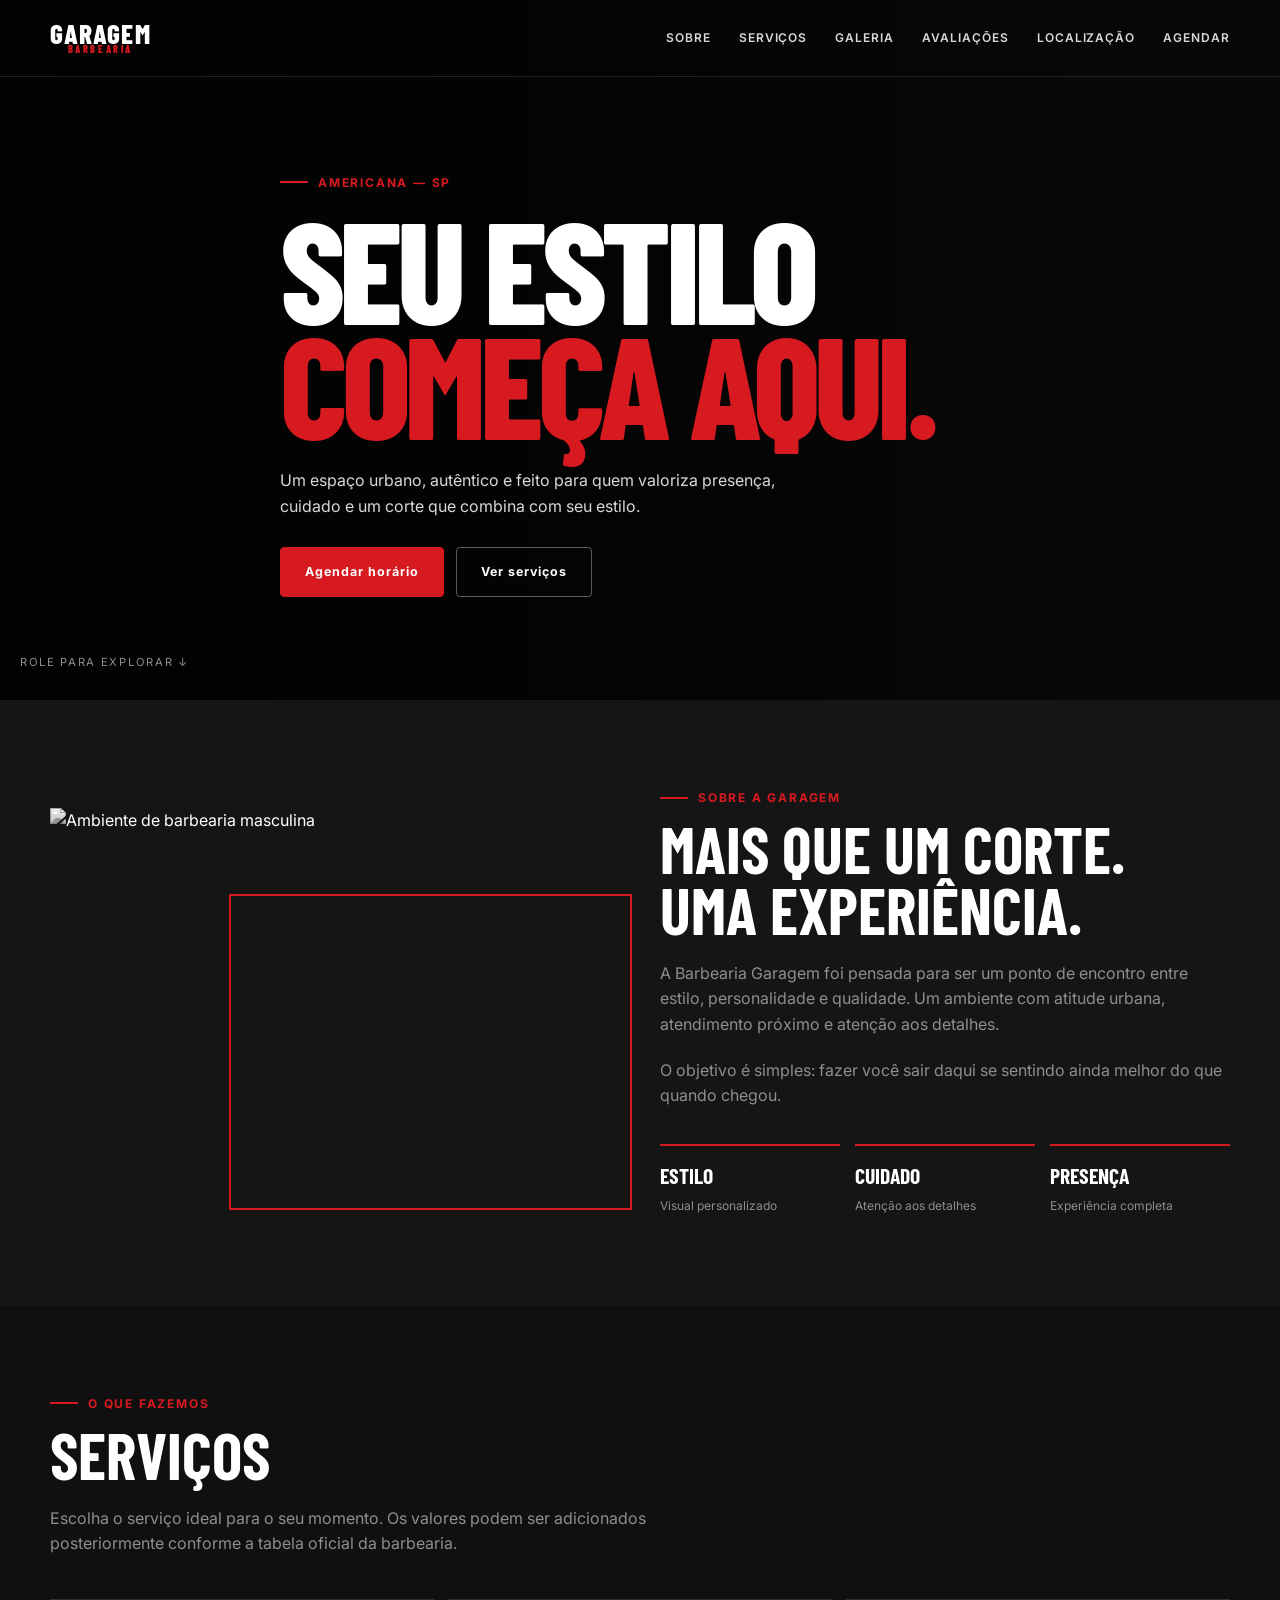
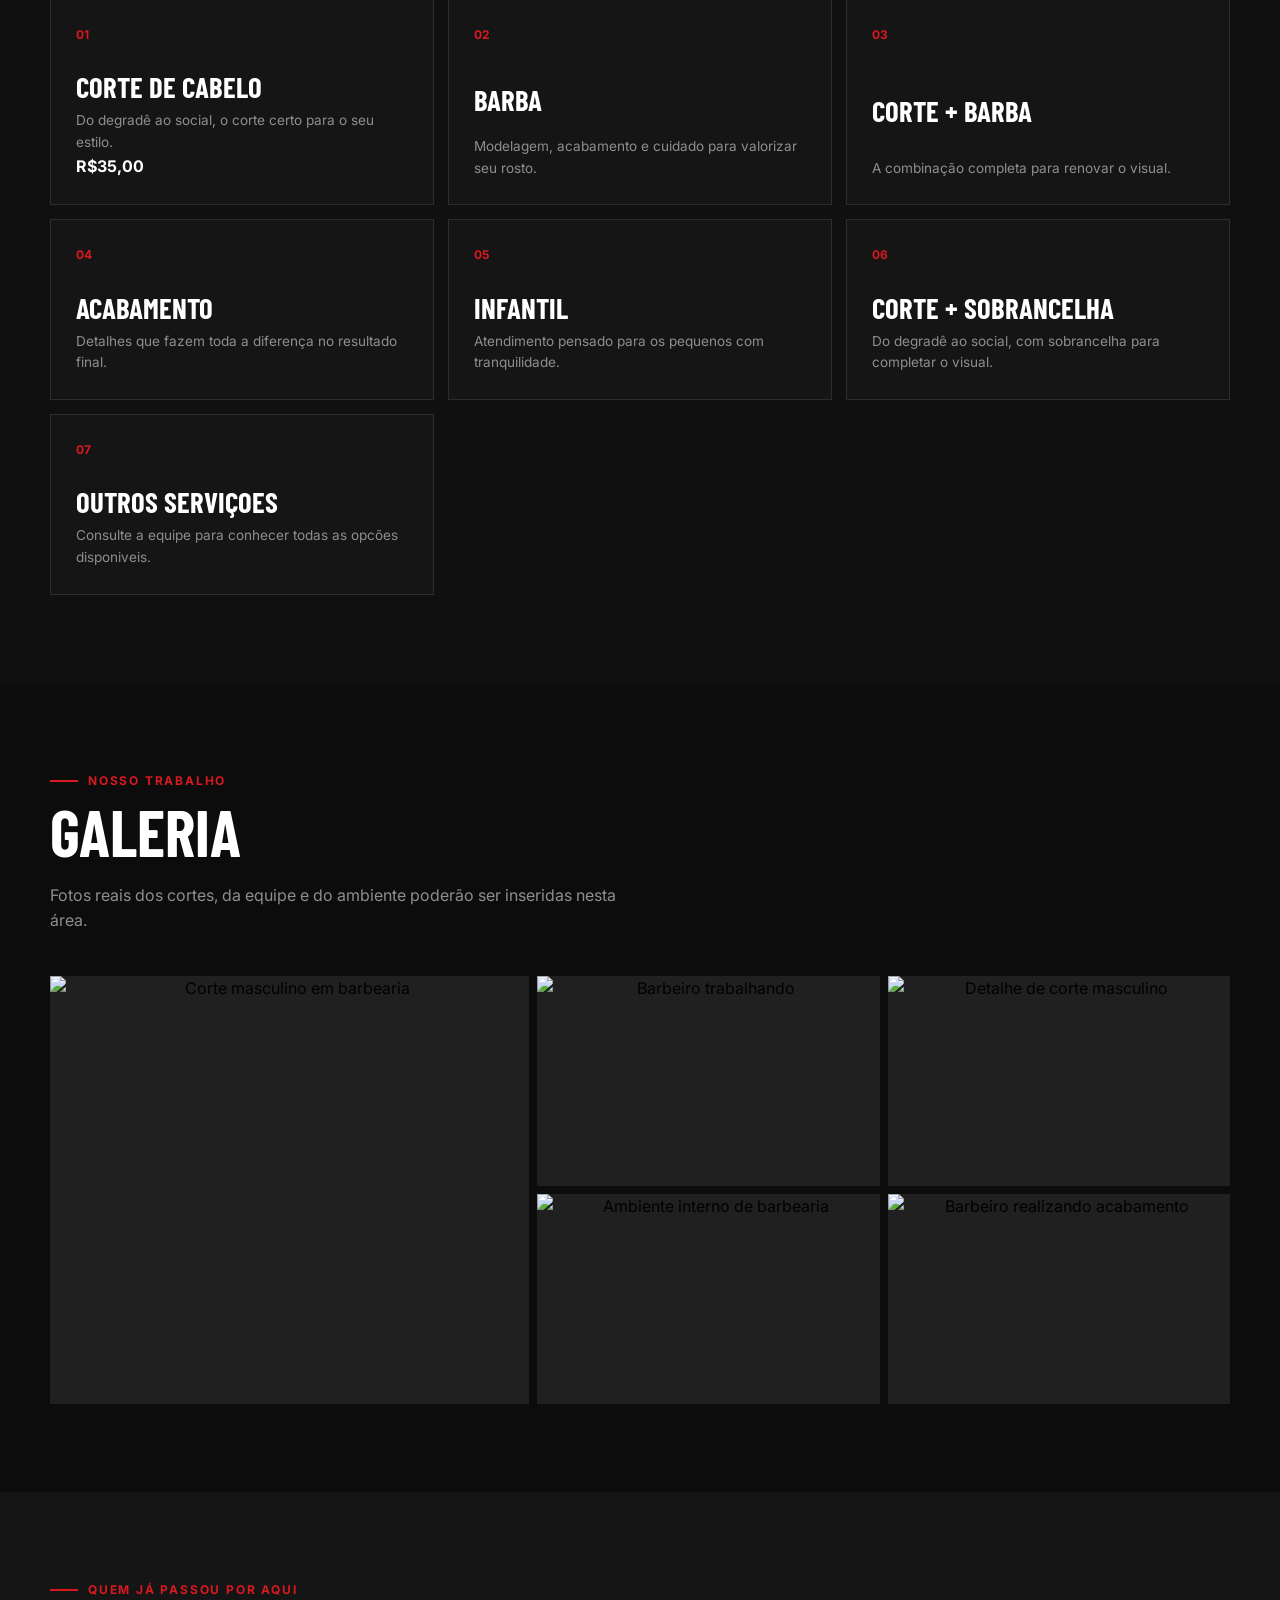
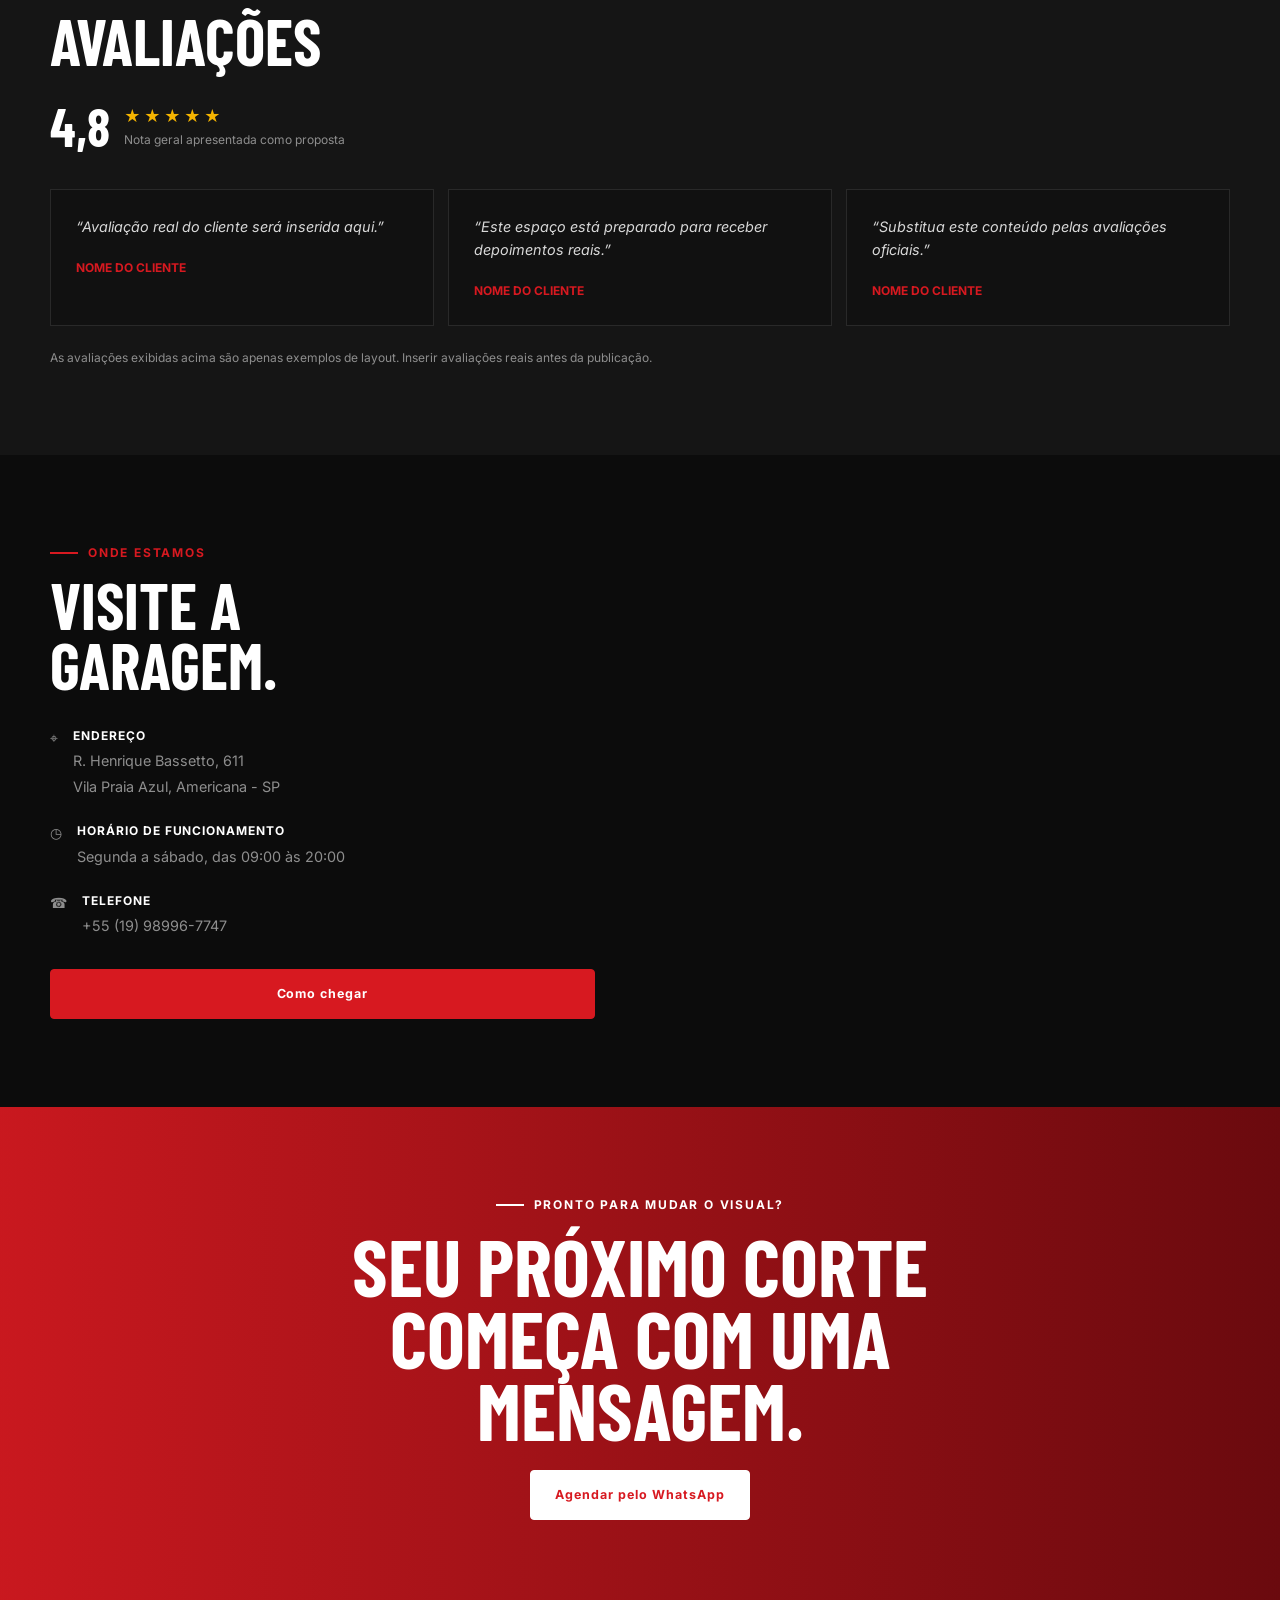
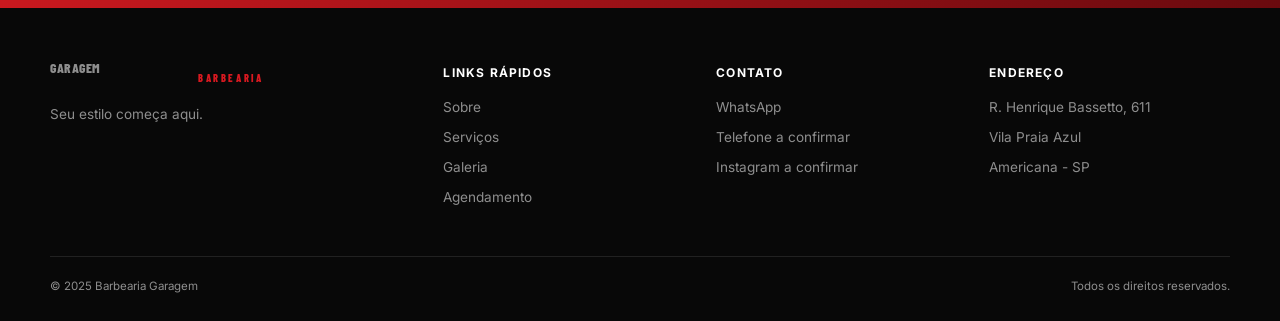
==== index.html @ bde6c378 "Site da Barbearia Garagem" ====
<!DOCTYPE html>
<html lang="pt-BR">
<head>
  <meta charset="UTF-8" />
  <meta name="viewport" content="width=device-width, initial-scale=1.0" />

  <title>Barbearia Garagem | Seu estilo começa aqui</title>
  <meta
    name="description"
    content="Barbearia Garagem em Americana - SP. Cortes masculinos, barba, acabamento e muito estilo."
  />
  <meta name="theme-color" content="#111111" />

  <link rel="preconnect" href="https://fonts.googleapis.com" />
  <link rel="preconnect" href="https://fonts.gstatic.com" crossorigin />
  <link
    href="https://fonts.googleapis.com/css2?family=Barlow+Condensed:wght@500;600;700;800&family=Inter:wght@400;500;600;700&display=swap"
    rel="stylesheet"
  />

  <style>
    :root {
      --black: #0c0c0c;
      --black-soft: #151515;
      --gray-dark: #202020;
      --gray: #8e8e8e;
      --gray-light: #d8d8d8;
      --white: #ffffff;
      --red: #d71920;
      --red-dark: #a80f15;
      --border: rgba(255, 255, 255, 0.1);
      --container: 1180px;
      --radius: 4px;
      --transition: 0.3s ease;
    }

    * {
      margin: 0;
      padding: 0;
      box-sizing: border-box;
    }

    html {
      scroll-behavior: smooth;
    }

    body {
      color: var(--white);
      background: var(--black);
      font-family: "Inter", sans-serif;
      line-height: 1.6;
    }

    body.modal-open {
      overflow: hidden;
    }

    img {
      display: block;
      width: 100%;
      object-fit: cover;
    }

    a {
      color: inherit;
      text-decoration: none;
    }

    button {
      border: 0;
      cursor: pointer;
      font: inherit;
    }

    .container {
      width: min(100% - 40px, var(--container));
      margin-inline: auto;
    }

    .section {
      padding: 88px 0;
    }

    .eyebrow {
      display: flex;
      align-items: center;
      gap: 10px;
      color: var(--red);
      font-size: 0.75rem;
      font-weight: 700;
      letter-spacing: 0.15em;
      text-transform: uppercase;
    }

    .eyebrow::before {
      width: 28px;
      height: 2px;
      background: var(--red);
      content: "";
    }

    .section-title {
      margin-top: 12px;
      color: var(--white);
      font-family: "Barlow Condensed", sans-serif;
      font-size: clamp(2.4rem, 7vw, 4rem);
      line-height: 0.95;
      text-transform: uppercase;
    }

    .section-text {
      max-width: 600px;
      margin-top: 20px;
      color: var(--gray);
    }

    .button {
      display: inline-flex;
      min-height: 50px;
      align-items: center;
      justify-content: center;
      gap: 10px;
      padding: 0 24px;
      border: 1px solid var(--red);
      border-radius: var(--radius);
      background: var(--red);
      color: var(--white);
      font-size: 0.78rem;
      font-weight: 700;
      letter-spacing: 0.08em;
      transition: var(--transition);
    }

    .button:hover {
      background: var(--red-dark);
      border-color: var(--red-dark);
      transform: translateY(-3px);
    }

    .button-outline {
      background: transparent;
      border-color: rgba(255, 255, 255, 0.35);
    }

    .button-outline:hover {
      background: var(--white);
      border-color: var(--white);
      color: var(--black);
    }

    /* Header */
    .header {
      position: absolute;
      z-index: 10;
      top: 0;
      width: 100%;
      border-bottom: 1px solid rgba(255, 255, 255, 0.12);
    }

    .nav {
      display: flex;
      min-height: 76px;
      align-items: center;
      justify-content: space-between;
    }

    .logo {
      font-family: "Barlow Condensed", sans-serif;
      font-size: 1.7rem;
      font-weight: 800;
      letter-spacing: 0.04em;
      line-height: 0.8;
      text-transform: uppercase;
    }

    .logo span {
      display: block;
      color: var(--red);
      font-size: 0.65rem;
      letter-spacing: 0.25em;
      text-align: center;
    }

    .nav-links {
      display: none;
      align-items: center;
      gap: 28px;
      color: var(--gray-light);
      font-size: 0.75rem;
      font-weight: 600;
      letter-spacing: 0.08em;
      text-transform: uppercase;
    }

    .nav-links a {
      transition: var(--transition);
    }

    .nav-links a:hover {
      color: var(--red);
    }

    .menu-toggle {
      display: grid;
      width: 42px;
      height: 42px;
      place-items: center;
      background: transparent;
      color: var(--white);
      font-size: 1.5rem;
    }

    /* Hero */
    .hero {
      position: relative;
      display: flex;
      min-height: 700px;
      align-items: center;
      background:
        linear-gradient(90deg, rgba(0, 0, 0, 0.9) 0%, rgba(0, 0, 0, 0.68) 48%, rgba(0, 0, 0, 0.35) 100%),
        url("https://images.unsplash.com/photo-1503951914875-452162b0f3f1?auto=format&fit=crop&w=1800&q=85")
        center/cover;
    }

    .hero-content {
      max-width: 720px;
      padding-top: 70px;
    }

    .hero h1 {
      margin-top: 18px;
      font-family: "Barlow Condensed", sans-serif;
      font-size: clamp(4.4rem, 17vw, 9rem);
      font-weight: 800;
      letter-spacing: -0.04em;
      line-height: 0.8;
      text-transform: uppercase;
    }

    .hero h1 span {
      color: var(--red);
    }

    .hero-description {
      max-width: 510px;
      margin: 28px 0;
      color: var(--gray-light);
      font-size: 1rem;
    }

    .hero-actions {
      display: flex;
      flex-wrap: wrap;
      gap: 12px;
    }

    .scroll-label {
      position: absolute;
      bottom: 28px;
      left: 20px;
      color: var(--gray);
      font-size: 0.7rem;
      letter-spacing: 0.15em;
      text-transform: uppercase;
    }

    /* Sobre */
    .about {
      background: var(--black-soft);
    }

    .about-grid {
      display: grid;
      gap: 40px;
      align-items: center;
    }

    .about-image {
      position: relative;
      min-height: 390px;
    }

    .about-image img {
      height: 100%;
      min-height: 390px;
      filter: grayscale(100%);
    }

    .about-image::after {
      position: absolute;
      right: -12px;
      bottom: -12px;
      z-index: 0;
      width: 70%;
      height: 80%;
      border: 2px solid var(--red);
      content: "";
    }

    .about-image img {
      position: relative;
      z-index: 1;
    }

    .about-copy {
      position: relative;
      z-index: 2;
    }

    .about-copy p {
      margin-top: 20px;
      color: var(--gray);
    }

    .about-highlights {
      display: grid;
      grid-template-columns: repeat(3, 1fr);
      gap: 15px;
      margin-top: 35px;
    }

    .highlight {
      border-top: 2px solid var(--red);
      padding-top: 12px;
    }

    .highlight strong {
      display: block;
      font-family: "Barlow Condensed", sans-serif;
      font-size: 1.35rem;
      text-transform: uppercase;
    }

    .highlight span {
      color: var(--gray);
      font-size: 0.75rem;
    }

    /* Serviços */
    .services {
      background: #101010;
    }

    .services-grid {
      display: grid;
      gap: 14px;
      margin-top: 42px;
    }

    .service-card {
      display: flex;
      min-height: 180px;
      flex-direction: column;
      justify-content: space-between;
      padding: 25px;
      border: 1px solid var(--border);
      background: var(--black-soft);
      transition: var(--transition);
    }

    .service-card:hover {
      border-color: var(--red);
      transform: translateY(-5px);
    }

    .service-number {
      color: var(--red);
      font-size: 0.75rem;
      font-weight: 700;
    }

    .service-card h3 {
      margin-top: 20px;
      font-family: "Barlow Condensed", sans-serif;
      font-size: 1.8rem;
      text-transform: uppercase;
    }

    .service-card p {
      color: var(--gray);
      font-size: 0.85rem;
    }

    /* Galeria */
    .gallery-grid {
      display: grid;
      grid-template-columns: repeat(2, 1fr);
      gap: 8px;
      margin-top: 42px;
    }

    .gallery-item {
      overflow: hidden;
      min-height: 180px;
      padding: 0;
      background: var(--gray-dark);
    }

    .gallery-item:first-child {
      grid-row: span 2;
    }

    .gallery-item img {
      height: 100%;
      min-height: 180px;
      transition: transform 0.5s ease;
    }

    .gallery-item:hover img {
      transform: scale(1.06);
    }

    /* Avaliações */
    .reviews {
      background: var(--black-soft);
    }

    .rating {
      display: flex;
      align-items: center;
      gap: 14px;
      margin-top: 28px;
    }

    .rating strong {
      font-family: "Barlow Condensed", sans-serif;
      font-size: 3.3rem;
      line-height: 1;
    }

    .stars {
      color: #f5b400;
      letter-spacing: 3px;
    }

    .rating small {
      display: block;
      color: var(--gray);
      font-size: 0.75rem;
    }

    .review-grid {
      display: grid;
      gap: 14px;
      margin-top: 36px;
    }

    .review-card {
      padding: 25px;
      border: 1px solid var(--border);
      background: #111;
    }

    .review-card p {
      color: var(--gray-light);
      font-size: 0.9rem;
      font-style: italic;
    }

    .review-author {
      display: block;
      margin-top: 20px;
      color: var(--red);
      font-size: 0.75rem;
      font-weight: 700;
      text-transform: uppercase;
    }

    .review-notice {
      margin-top: 22px;
      color: var(--gray);
      font-size: 0.75rem;
    }

    /* Localização */
    .location-grid {
      display: grid;
      gap: 35px;
      align-items: stretch;
    }

    .location-details {
      display: flex;
      flex-direction: column;
      justify-content: center;
    }

    .info-list {
      display: grid;
      gap: 22px;
      margin: 30px 0;
      list-style: none;
    }

    .info-list li {
      display: flex;
      gap: 15px;
      color: var(--gray-light);
    }

    .info-list strong {
      display: block;
      margin-bottom: 3px;
      color: var(--white);
      font-size: 0.75rem;
      letter-spacing: 0.08em;
      text-transform: uppercase;
    }

    .info-list span {
      color: var(--gray);
      font-size: 0.9rem;
    }

    .info-icon {
      color: var(--red);
      font-size: 1.2rem;
    }

    .map-placeholder {
      display: grid;
      min-height: 330px;
      place-items: center;
      border: 1px solid var(--border);
      background:
        linear-gradient(rgba(20, 20, 20, 0.86), rgba(20, 20, 20, 0.86)),
        url("https://images.unsplash.com/photo-1524666041070-9c8763b7c8f7?auto=format&fit=crop&w=1000&q=80")
        center/cover;
      color: var(--gray);
      text-align: center;
    }

    .map-placeholder strong {
      display: block;
      margin-bottom: 8px;
      color: var(--white);
      font-family: "Barlow Condensed", sans-serif;
      font-size: 2rem;
      text-transform: uppercase;
    }

    /* CTA */
    .contact-cta {
      background:
        linear-gradient(90deg, rgba(215, 25, 32, 0.93), rgba(120, 10, 15, 0.88)),
        url("https://images.unsplash.com/photo-1599351431202-1e0f0137899a?auto=format&fit=crop&w=1600&q=80")
        center/cover;
      text-align: center;
    }

    .contact-cta .eyebrow {
      justify-content: center;
      color: var(--white);
    }

    .contact-cta .eyebrow::before {
      background: var(--white);
    }

    .contact-cta h2 {
      max-width: 720px;
      margin: 15px auto 25px;
      font-family: "Barlow Condensed", sans-serif;
      font-size: clamp(2.8rem, 8vw, 5rem);
      line-height: 0.9;
      text-transform: uppercase;
    }

    .contact-cta .button {
      background: var(--white);
      border-color: var(--white);
      color: var(--red);
    }

    .contact-cta .button:hover {
      background: var(--black);
      border-color: var(--black);
      color: var(--white);
    }

    /* Footer */
    .footer {
      padding: 55px 0 25px;
      background: #080808;
    }

    .footer-grid {
      display: grid;
      gap: 32px;
    }

    .footer-column h3 {
      margin-bottom: 15px;
      color: var(--white);
      font-size: 0.75rem;
      letter-spacing: 0.1em;
      text-transform: uppercase;
    }

    .footer-column p,
    .footer-column a {
      display: block;
      margin-bottom: 8px;
      color: var(--gray);
      font-size: 0.85rem;
    }

    .footer-column a:hover {
      color: var(--red);
    }

    .footer-bottom {
      display: flex;
      justify-content: space-between;
      gap: 15px;
      margin-top: 40px;
      padding-top: 20px;
      border-top: 1px solid var(--border);
      color: var(--gray);
      font-size: 0.72rem;
    }

    /* Modal da galeria */
    .modal {
      position: fixed;
      z-index: 100;
      inset: 0;
      display: none;
      align-items: center;
      justify-content: center;
      padding: 20px;
      background: rgba(0, 0, 0, 0.92);
    }

    .modal.active {
      display: flex;
    }

    .modal img {
      width: auto;
      max-width: 100%;
      max-height: 88vh;
    }

    .modal-close {
      position: absolute;
      top: 18px;
      right: 22px;
      background: transparent;
      color: var(--white);
      font-size: 2rem;
    }

    /* Desktop */
    @media (min-width: 700px) {
      .nav-links {
        display: flex;
      }

      .menu-toggle {
        display: none;
      }

      .services-grid {
        grid-template-columns: repeat(3, 1fr);
      }

      .review-grid {
        grid-template-columns: repeat(3, 1fr);
      }

      .footer-grid {
        grid-template-columns: 1.5fr 1fr 1fr 1fr;
      }
    }

    @media (min-width: 900px) {
      .about-grid,
      .location-grid {
        grid-template-columns: 1fr 1fr;
      }

      .gallery-grid {
        grid-template-columns: 1.4fr 1fr 1fr;
        grid-auto-rows: 210px;
      }

      .gallery-item:first-child {
        grid-row: span 2;
      }
    }

    @media (max-width: 699px) {
      .nav-links.active {
        position: absolute;
        top: 76px;
        right: 20px;
        left: 20px;
        display: grid;
        gap: 0;
        padding: 10px;
        border: 1px solid var(--border);
        background: var(--black-soft);
      }

      .nav-links.active a {
        padding: 15px;
        border-bottom: 1px solid var(--border);
      }

      .nav-links.active a:last-child {
        border-bottom: 0;
      }
    }
  </style>
</head>

<body>
  <header class="header">
    <div class="container nav">
      <a class="logo" href="#inicio" aria-label="Barbearia Garagem - início">
        Garagem
        <span>Barbearia</span>
      </a>

      <button class="menu-toggle" aria-label="Abrir menu" aria-expanded="false">
        ☰
      </button>

      <nav class="nav-links" aria-label="Navegação principal">
        <a href="#sobre">Sobre</a>
        <a href="#servicos">Serviços</a>
        <a href="#galeria">Galeria</a>
        <a href="#avaliacoes">Avaliações</a>
        <a href="#localizacao">Localização</a>
        <a href="#contato">Agendar</a>
      </nav>
    </div>
  </header>

  <main>
    <section class="hero" id="inicio">
      <div class="container hero-content">
        <span class="eyebrow">Americana — SP</span>
        <h1>Seu estilo<br /><span>começa aqui.</span></h1>
        <p class="hero-description">
          Um espaço urbano, autêntico e feito para quem valoriza presença,
          cuidado e um corte que combina com seu estilo.
        </p>

        <div class="hero-actions">
          <!-- Substituir o número pelo WhatsApp oficial -->
          <a class="button" href="https://wa.me/5519989967747" target="_blank">
            Agendar horário
          </a>
          <a class="button button-outline" href="#servicos">
            Ver serviços
          </a>
        </div>
      </div>

      <span class="scroll-label">Role para explorar ↓</span>
    </section>

    <section class="section about" id="sobre">
      <div class="container about-grid">
        <div class="about-image">
          <!-- Substituir pela foto real da barbearia -->
          <img
            src="https://images.unsplash.com/photo-1621605815971-fbc98d665033?auto=format&fit=crop&w=1000&q=85"
            alt="Ambiente de barbearia masculina"
            loading="lazy"
          />
        </div>

        <div class="about-copy">
          <span class="eyebrow">Sobre a Garagem</span>
          <h2 class="section-title">Mais que um corte.<br />Uma experiência.</h2>
          <p>
            A Barbearia Garagem foi pensada para ser um ponto de encontro entre
            estilo, personalidade e qualidade. Um ambiente com atitude urbana,
            atendimento próximo e atenção aos detalhes.
          </p>
          <p>
            O objetivo é simples: fazer você sair daqui se sentindo ainda
            melhor do que quando chegou.
          </p>

          <div class="about-highlights">
            <div class="highlight">
              <strong>Estilo</strong>
              <span>Visual personalizado</span>
            </div>
            <div class="highlight">
              <strong>Cuidado</strong>
              <span>Atenção aos detalhes</span>
            </div>
            <div class="highlight">
              <strong>Presença</strong>
              <span>Experiência completa</span>
            </div>
          </div>
        </div>
      </div>
    </section>

    <section class="section services" id="servicos">
      <div class="container">
        <span class="eyebrow">O que fazemos</span>
        <h2 class="section-title">Serviços</h2>
        <p class="section-text">
          Escolha o serviço ideal para o seu momento. Os valores podem ser
          adicionados posteriormente conforme a tabela oficial da barbearia.
        </p>

        <div class="services-grid">
          <article class="service-card">
            <span class="service-number">01</span>
            <h3>Corte de cabelo</h3>
            <p>Do degradê ao social, o corte certo para o seu estilo.</p>
            <strong class ="service-price">R$35,00</strong>
          </article>

          <article class="service-card">
            <span class="service-number">02</span>
            <h3>Barba</h3>
            <p>Modelagem, acabamento e cuidado para valorizar seu rosto.</p>
          </article>

          <article class="service-card">
            <span class="service-number">03</span>
            <h3>Corte + barba</h3>
            <p>A combinação completa para renovar o visual.</p>
          </article>

          <article class="service-card">
            <span class="service-number">04</span>
            <h3>Acabamento</h3>
            <p>Detalhes que fazem toda a diferença no resultado final.</p>
          </article>

          <article class="service-card">
            <span class="service-number">05</span>
            <h3>Infantil</h3>
            <p>Atendimento pensado para os pequenos com tranquilidade.</p>
          </article>

          <article class="service-card">
            <span class="service-number">06</span>
            <h3>Corte + sobrancelha</h3>
            <p>Do degradê ao social, com sobrancelha para completar o visual.</p>
          </article>
          
          <article class="service-card">
            <span class="service-number">07</span>
            <h3>Outros serviçoes</h3>
            <p>Consulte a equipe para conhecer todas as opcões disponiveis.</p>
          </article>
        </div>
      </div>
    </section>

    <section class="section gallery" id="galeria">
      <div class="container">
        <span class="eyebrow">Nosso trabalho</span>
        <h2 class="section-title">Galeria</h2>
        <p class="section-text">
          Fotos reais dos cortes, da equipe e do ambiente poderão ser inseridas
          nesta área.
        </p>

        <div class="gallery-grid">
          <button class="gallery-item" aria-label="Ampliar imagem">
            <img
              src="https://images.unsplash.com/photo-1599351431202-1e0f0137899a?auto=format&fit=crop&w=1000&q=85"
              alt="Corte masculino em barbearia"
              loading="lazy"
            />
          </button>

          <button class="gallery-item" aria-label="Ampliar imagem">
            <img
              src="https://images.unsplash.com/photo-1585747860715-2ba37e788b70?auto=format&fit=crop&w=800&q=85"
              alt="Barbeiro trabalhando"
              loading="lazy"
            />
          </button>

          <button class="gallery-item" aria-label="Ampliar imagem">
            <img
              src="https://images.unsplash.com/photo-1622286342621-4bd786c2447c?auto=format&fit=crop&w=800&q=85"
              alt="Detalhe de corte masculino"
              loading="lazy"
            />
          </button>

          <button class="gallery-item" aria-label="Ampliar imagem">
            <img
              src="https://images.unsplash.com/photo-1512690459411-b9245AED0b8?auto=format&fit=crop&w=800&q=85"
              alt="Ambiente interno de barbearia"
              loading="lazy"
            />
          </button>

          <button class="gallery-item" aria-label="Ampliar imagem">
            <img
              src="https://images.unsplash.com/photo-1517832606299-7ae9b720a186?auto=format&fit=crop&w=800&q=85"
              alt="Barbeiro realizando acabamento"
              loading="lazy"
            />
          </button>
        </div>
      </div>
    </section>

    <section class="section reviews" id="avaliacoes">
      <div class="container">
        <span class="eyebrow">Quem já passou por aqui</span>
        <h2 class="section-title">Avaliações</h2>

        <div class="rating">
          <strong>4,8</strong>
          <div>
            <div class="stars" aria-label="4,8 de 5 estrelas">★★★★★</div>
            <small>Nota geral apresentada como proposta</small>
          </div>
        </div>

        <div class="review-grid">
          <article class="review-card">
            <p>“Avaliação real do cliente será inserida aqui.”</p>
            <span class="review-author">Nome do cliente</span>
          </article>

          <article class="review-card">
            <p>“Este espaço está preparado para receber depoimentos reais.”</p>
            <span class="review-author">Nome do cliente</span>
          </article>

          <article class="review-card">
            <p>“Substitua este conteúdo pelas avaliações oficiais.”</p>
            <span class="review-author">Nome do cliente</span>
          </article>
        </div>

        <p class="review-notice">
          As avaliações exibidas acima são apenas exemplos de layout. Inserir
          avaliações reais antes da publicação.
        </p>
      </div>
    </section>

    <section class="section location" id="localizacao">
      <div class="container location-grid">
        <div class="location-details">
          <span class="eyebrow">Onde estamos</span>
          <h2 class="section-title">Visite a<br />Garagem.</h2>

          <ul class="info-list">
            <li>
              <span class="info-icon">⌖</span>
              <div>
                <strong>Endereço</strong>
                <span>R. Henrique Bassetto, 611<br />Vila Praia Azul, Americana - SP</span>
              </div>
            </li>

            <li>
              <span class="info-icon">◷</span>
              <div>
                <strong>Horário de funcionamento</strong>
                <span>Segunda a sábado, das 09:00 às 20:00</span>
              </div>
            </li>

            <li>
              <span class="info-icon">☎</span>
              <div>
                <strong>Telefone</strong>
                <span>+55 (19) 98996-7747</span>
              </div>
            </li>
          </ul>

          <!-- Substituir pelo link oficial do Google Maps -->
          <a
            class="button"
            href="https://www.google.com/maps/search/?api=1&query=R.+Henrique+Bassetto,+611,+Americana+-+SP"
            target="_blank"
          >
            Como chegar
          </a>
        </div>

       <iframe
    src="https://www.google.com/maps/embed?pb=!1m18!1m12!1m3!1d3679.6563446637656!2d-47.2429054249046!3d-22.7410111793721!2m3!1f0!2f0!3f0!3m2!1i1024!2i768!4f13.1!3m3!1m2!1s0x94c897f12f74e92d:0x2e81476b8106f6c6!2sBarbearia%20Garagem!5e0!3m2!1spt-BR!2sbr!4v1788571214720!5m2!1spt-BR!2sbr"
    width="600"
    height="450"
    style="border:0;"
    allowfullscreen=""
    loading="lazy"
    referrerpolicy="strict-origin-when-cross-origin">
</iframe>
      </div>
    </section>

    <section class="section contact-cta" id="contato">
      <div class="container">
        <span class="eyebrow">Pronto para mudar o visual?</span>
        <h2>Seu próximo corte começa com uma mensagem.</h2>

        <!-- Substituir o número pelo WhatsApp oficial -->
        <a class="button" href="https://wa.me/5519989967747" target="_blank">
          Agendar pelo WhatsApp
        </a>
      </div>
    </section>
  </main>

  <footer class="footer">
    <div class="container">
      <div class="footer-grid">
        <div class="footer-column">
          <a class="logo" href="#inicio">
            Garagem
            <span>Barbearia</span>
          </a>
          <p style="margin-top: 22px;">
            Seu estilo começa aqui.
          </p>
        </div>

        <div class="footer-column">
          <h3>Links rápidos</h3>
          <a href="#sobre">Sobre</a>
          <a href="#servicos">Serviços</a>
          <a href="#galeria">Galeria</a>
          <a href="#contato">Agendamento</a>
        </div>

        <div class="footer-column">
          <h3>Contato</h3>
          <a href="https://wa.me/5519989967747" target="_blank">WhatsApp</a>
          <a href="tel:+5519989967747">Telefone a confirmar</a>
          <a href="#" target="_blank">Instagram a confirmar</a>
        </div>

        <div class="footer-column">
          <h3>Endereço</h3>
          <p>R. Henrique Bassetto, 611</p>
          <p>Vila Praia Azul</p>
          <p>Americana - SP</p>
        </div>
      </div>

      <div class="footer-bottom">
        <span>© 2025 Barbearia Garagem</span>
        <span>Todos os direitos reservados.</span>
      </div>
    </div>
  </footer>

  <div class="modal" role="dialog" aria-modal="true" aria-label="Imagem ampliada">
    <button class="modal-close" aria-label="Fechar imagem">×</button>
    <img src="" alt="" />
  </div>

  <script>
    const menuToggle = document.querySelector(".menu-toggle");
    const navLinks = document.querySelector(".nav-links");

    menuToggle.addEventListener("click", () => {
      const isOpen = navLinks.classList.toggle("active");

      menuToggle.setAttribute("aria-expanded", isOpen);
      menuToggle.setAttribute("aria-label", isOpen ? "Fechar menu" : "Abrir menu");
      menuToggle.textContent = isOpen ? "×" : "☰";
    });

    document.querySelectorAll(".nav-links a").forEach((link) => {
      link.addEventListener("click", () => {
        navLinks.classList.remove("active");
        menuToggle.setAttribute("aria-expanded", "false");
        menuToggle.setAttribute("aria-label", "Abrir menu");
        menuToggle.textContent = "☰";
      });
    });

    const modal = document.querySelector(".modal");
    const modalImage = modal.querySelector("img");
    const modalClose = modal.querySelector(".modal-close");

    document.querySelectorAll(".gallery-item").forEach((item) => {
      item.addEventListener("click", () => {
        const image = item.querySelector("img");

        modalImage.src = image.src;
        modalImage.alt = image.alt;
        modal.classList.add("active");
        document.body.classList.add("modal-open");
      });
    });

    function closeModal() {
      modal.classList.remove("active");
      document.body.classList.remove("modal-open");
      modalImage.src = "";
    }

    modalClose.addEventListener("click", closeModal);

    modal.addEventListener("click", (event) => {
      if (event.target === modal) closeModal();
    });

    document.addEventListener("keydown", (event) => {
      if (event.key === "Escape") closeModal();
    });
  </script>
</body>
</html>
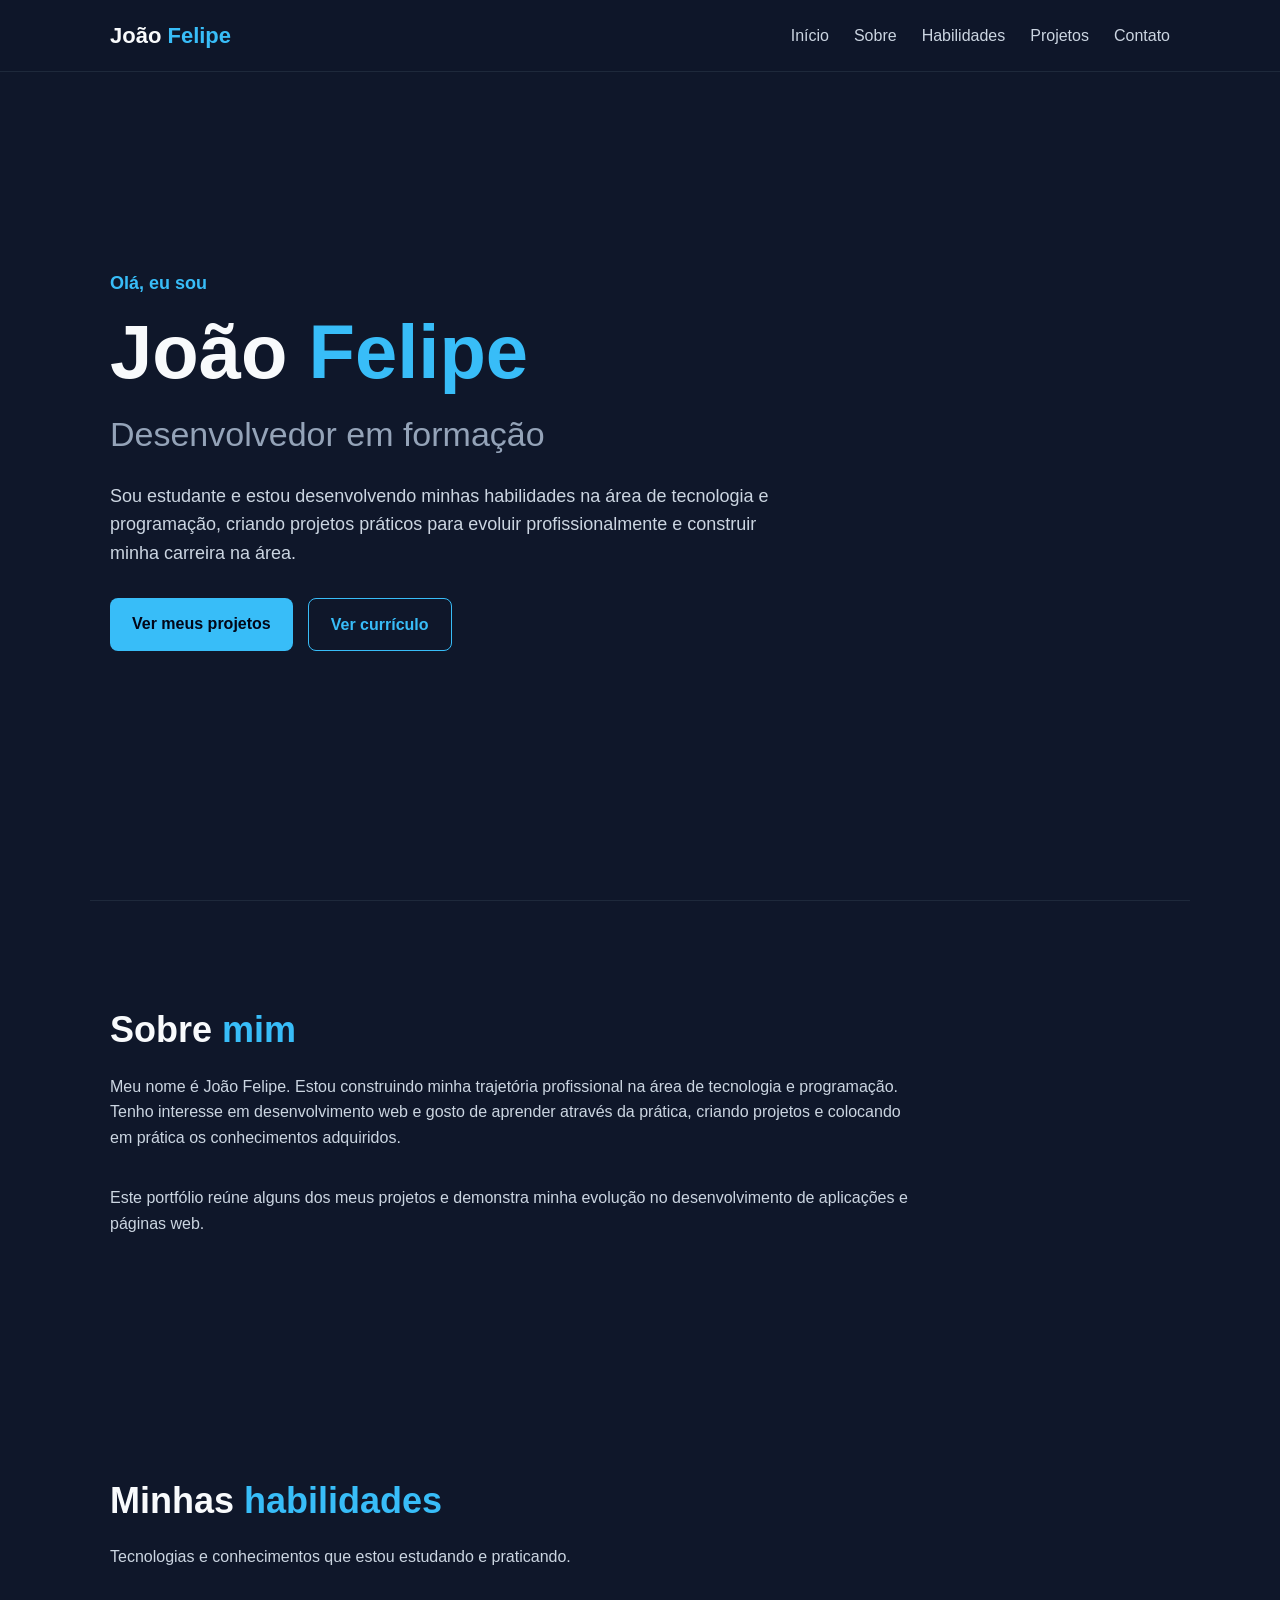
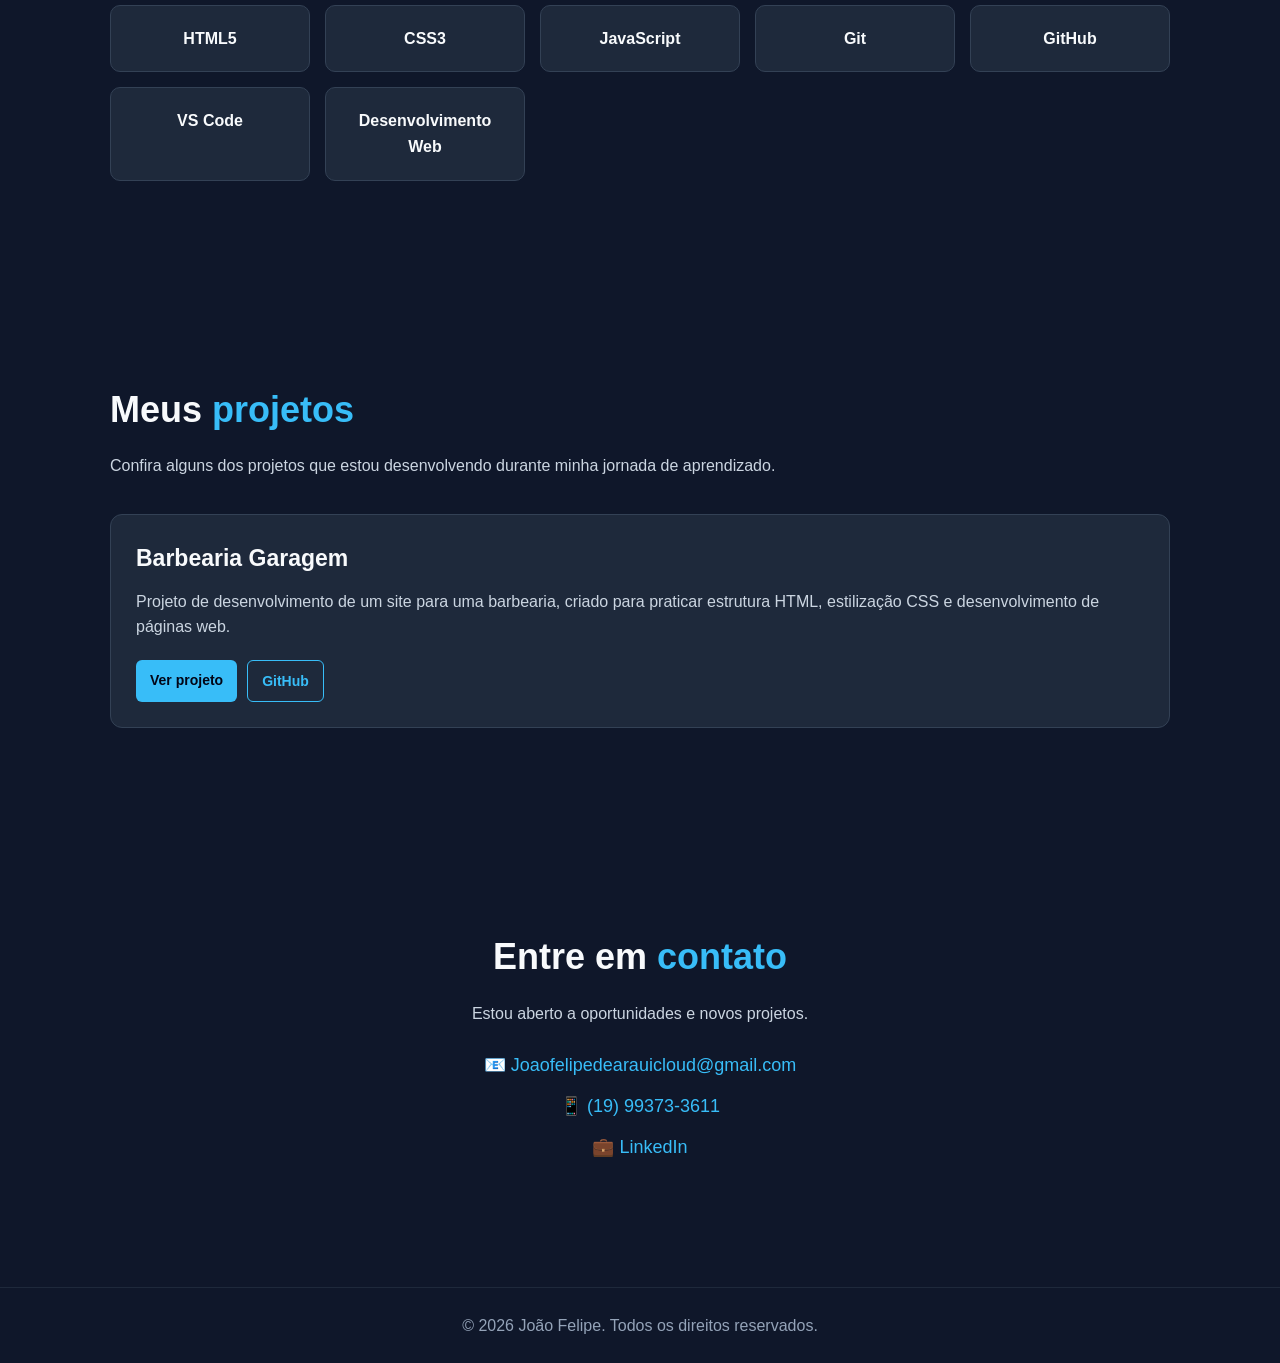
==== commit 9687855d: "Corrige site da barbearia garagem" ====
--- a/index.html
+++ b/index.html
@@ -1,1121 +1,477 @@
 <!DOCTYPE html>
 <html lang="pt-BR">
 <head>
-  <meta charset="UTF-8" />
-  <meta name="viewport" content="width=device-width, initial-scale=1.0" />
-
-  <title>Barbearia Garagem | Seu estilo começa aqui</title>
-  <meta
-    name="description"
-    content="Barbearia Garagem em Americana - SP. Cortes masculinos, barba, acabamento e muito estilo."
-  />
-  <meta name="theme-color" content="#111111" />
-
-  <link rel="preconnect" href="https://fonts.googleapis.com" />
-  <link rel="preconnect" href="https://fonts.gstatic.com" crossorigin />
-  <link
-    href="https://fonts.googleapis.com/css2?family=Barlow+Condensed:wght@500;600;700;800&family=Inter:wght@400;500;600;700&display=swap"
-    rel="stylesheet"
-  />
-
-  <style>
-    :root {
-      --black: #0c0c0c;
-      --black-soft: #151515;
-      --gray-dark: #202020;
-      --gray: #8e8e8e;
-      --gray-light: #d8d8d8;
-      --white: #ffffff;
-      --red: #d71920;
-      --red-dark: #a80f15;
-      --border: rgba(255, 255, 255, 0.1);
-      --container: 1180px;
-      --radius: 4px;
-      --transition: 0.3s ease;
-    }
-
-    * {
-      margin: 0;
-      padding: 0;
-      box-sizing: border-box;
-    }
-
-    html {
-      scroll-behavior: smooth;
-    }
-
-    body {
-      color: var(--white);
-      background: var(--black);
-      font-family: "Inter", sans-serif;
-      line-height: 1.6;
-    }
-
-    body.modal-open {
-      overflow: hidden;
-    }
-
-    img {
-      display: block;
-      width: 100%;
-      object-fit: cover;
-    }
-
-    a {
-      color: inherit;
-      text-decoration: none;
-    }
-
-    button {
-      border: 0;
-      cursor: pointer;
-      font: inherit;
-    }
-
-    .container {
-      width: min(100% - 40px, var(--container));
-      margin-inline: auto;
-    }
-
-    .section {
-      padding: 88px 0;
-    }
-
-    .eyebrow {
-      display: flex;
-      align-items: center;
-      gap: 10px;
-      color: var(--red);
-      font-size: 0.75rem;
-      font-weight: 700;
-      letter-spacing: 0.15em;
-      text-transform: uppercase;
-    }
-
-    .eyebrow::before {
-      width: 28px;
-      height: 2px;
-      background: var(--red);
-      content: "";
-    }
-
-    .section-title {
-      margin-top: 12px;
-      color: var(--white);
-      font-family: "Barlow Condensed", sans-serif;
-      font-size: clamp(2.4rem, 7vw, 4rem);
-      line-height: 0.95;
-      text-transform: uppercase;
-    }
-
-    .section-text {
-      max-width: 600px;
-      margin-top: 20px;
-      color: var(--gray);
-    }
-
-    .button {
-      display: inline-flex;
-      min-height: 50px;
-      align-items: center;
-      justify-content: center;
-      gap: 10px;
-      padding: 0 24px;
-      border: 1px solid var(--red);
-      border-radius: var(--radius);
-      background: var(--red);
-      color: var(--white);
-      font-size: 0.78rem;
-      font-weight: 700;
-      letter-spacing: 0.08em;
-      transition: var(--transition);
-    }
-
-    .button:hover {
-      background: var(--red-dark);
-      border-color: var(--red-dark);
-      transform: translateY(-3px);
-    }
-
-    .button-outline {
-      background: transparent;
-      border-color: rgba(255, 255, 255, 0.35);
-    }
-
-    .button-outline:hover {
-      background: var(--white);
-      border-color: var(--white);
-      color: var(--black);
-    }
-
-    /* Header */
-    .header {
-      position: absolute;
-      z-index: 10;
-      top: 0;
-      width: 100%;
-      border-bottom: 1px solid rgba(255, 255, 255, 0.12);
-    }
-
-    .nav {
-      display: flex;
-      min-height: 76px;
-      align-items: center;
-      justify-content: space-between;
-    }
-
-    .logo {
-      font-family: "Barlow Condensed", sans-serif;
-      font-size: 1.7rem;
-      font-weight: 800;
-      letter-spacing: 0.04em;
-      line-height: 0.8;
-      text-transform: uppercase;
-    }
-
-    .logo span {
-      display: block;
-      color: var(--red);
-      font-size: 0.65rem;
-      letter-spacing: 0.25em;
-      text-align: center;
-    }
-
-    .nav-links {
-      display: none;
-      align-items: center;
-      gap: 28px;
-      color: var(--gray-light);
-      font-size: 0.75rem;
-      font-weight: 600;
-      letter-spacing: 0.08em;
-      text-transform: uppercase;
-    }
-
-    .nav-links a {
-      transition: var(--transition);
-    }
-
-    .nav-links a:hover {
-      color: var(--red);
-    }
-
-    .menu-toggle {
-      display: grid;
-      width: 42px;
-      height: 42px;
-      place-items: center;
-      background: transparent;
-      color: var(--white);
-      font-size: 1.5rem;
-    }
-
-    /* Hero */
-    .hero {
-      position: relative;
-      display: flex;
-      min-height: 700px;
-      align-items: center;
-      background:
-        linear-gradient(90deg, rgba(0, 0, 0, 0.9) 0%, rgba(0, 0, 0, 0.68) 48%, rgba(0, 0, 0, 0.35) 100%),
-        url("https://images.unsplash.com/photo-1503951914875-452162b0f3f1?auto=format&fit=crop&w=1800&q=85")
-        center/cover;
-    }
-
-    .hero-content {
-      max-width: 720px;
-      padding-top: 70px;
-    }
-
-    .hero h1 {
-      margin-top: 18px;
-      font-family: "Barlow Condensed", sans-serif;
-      font-size: clamp(4.4rem, 17vw, 9rem);
-      font-weight: 800;
-      letter-spacing: -0.04em;
-      line-height: 0.8;
-      text-transform: uppercase;
-    }
-
-    .hero h1 span {
-      color: var(--red);
-    }
-
-    .hero-description {
-      max-width: 510px;
-      margin: 28px 0;
-      color: var(--gray-light);
-      font-size: 1rem;
-    }
-
-    .hero-actions {
-      display: flex;
-      flex-wrap: wrap;
-      gap: 12px;
-    }
-
-    .scroll-label {
-      position: absolute;
-      bottom: 28px;
-      left: 20px;
-      color: var(--gray);
-      font-size: 0.7rem;
-      letter-spacing: 0.15em;
-      text-transform: uppercase;
-    }
-
-    /* Sobre */
-    .about {
-      background: var(--black-soft);
-    }
-
-    .about-grid {
-      display: grid;
-      gap: 40px;
-      align-items: center;
-    }
-
-    .about-image {
-      position: relative;
-      min-height: 390px;
-    }
-
-    .about-image img {
-      height: 100%;
-      min-height: 390px;
-      filter: grayscale(100%);
-    }
-
-    .about-image::after {
-      position: absolute;
-      right: -12px;
-      bottom: -12px;
-      z-index: 0;
-      width: 70%;
-      height: 80%;
-      border: 2px solid var(--red);
-      content: "";
-    }
-
-    .about-image img {
-      position: relative;
-      z-index: 1;
-    }
-
-    .about-copy {
-      position: relative;
-      z-index: 2;
-    }
-
-    .about-copy p {
-      margin-top: 20px;
-      color: var(--gray);
-    }
-
-    .about-highlights {
-      display: grid;
-      grid-template-columns: repeat(3, 1fr);
-      gap: 15px;
-      margin-top: 35px;
-    }
-
-    .highlight {
-      border-top: 2px solid var(--red);
-      padding-top: 12px;
-    }
-
-    .highlight strong {
-      display: block;
-      font-family: "Barlow Condensed", sans-serif;
-      font-size: 1.35rem;
-      text-transform: uppercase;
-    }
-
-    .highlight span {
-      color: var(--gray);
-      font-size: 0.75rem;
-    }
-
-    /* Serviços */
-    .services {
-      background: #101010;
-    }
-
-    .services-grid {
-      display: grid;
-      gap: 14px;
-      margin-top: 42px;
-    }
-
-    .service-card {
-      display: flex;
-      min-height: 180px;
-      flex-direction: column;
-      justify-content: space-between;
-      padding: 25px;
-      border: 1px solid var(--border);
-      background: var(--black-soft);
-      transition: var(--transition);
-    }
-
-    .service-card:hover {
-      border-color: var(--red);
-      transform: translateY(-5px);
-    }
-
-    .service-number {
-      color: var(--red);
-      font-size: 0.75rem;
-      font-weight: 700;
-    }
-
-    .service-card h3 {
-      margin-top: 20px;
-      font-family: "Barlow Condensed", sans-serif;
-      font-size: 1.8rem;
-      text-transform: uppercase;
-    }
-
-    .service-card p {
-      color: var(--gray);
-      font-size: 0.85rem;
-    }
-
-    /* Galeria */
-    .gallery-grid {
-      display: grid;
-      grid-template-columns: repeat(2, 1fr);
-      gap: 8px;
-      margin-top: 42px;
-    }
-
-    .gallery-item {
-      overflow: hidden;
-      min-height: 180px;
-      padding: 0;
-      background: var(--gray-dark);
-    }
-
-    .gallery-item:first-child {
-      grid-row: span 2;
-    }
-
-    .gallery-item img {
-      height: 100%;
-      min-height: 180px;
-      transition: transform 0.5s ease;
-    }
-
-    .gallery-item:hover img {
-      transform: scale(1.06);
-    }
-
-    /* Avaliações */
-    .reviews {
-      background: var(--black-soft);
-    }
-
-    .rating {
-      display: flex;
-      align-items: center;
-      gap: 14px;
-      margin-top: 28px;
-    }
-
-    .rating strong {
-      font-family: "Barlow Condensed", sans-serif;
-      font-size: 3.3rem;
-      line-height: 1;
-    }
-
-    .stars {
-      color: #f5b400;
-      letter-spacing: 3px;
-    }
-
-    .rating small {
-      display: block;
-      color: var(--gray);
-      font-size: 0.75rem;
-    }
-
-    .review-grid {
-      display: grid;
-      gap: 14px;
-      margin-top: 36px;
-    }
-
-    .review-card {
-      padding: 25px;
-      border: 1px solid var(--border);
-      background: #111;
-    }
-
-    .review-card p {
-      color: var(--gray-light);
-      font-size: 0.9rem;
-      font-style: italic;
-    }
-
-    .review-author {
-      display: block;
-      margin-top: 20px;
-      color: var(--red);
-      font-size: 0.75rem;
-      font-weight: 700;
-      text-transform: uppercase;
-    }
-
-    .review-notice {
-      margin-top: 22px;
-      color: var(--gray);
-      font-size: 0.75rem;
-    }
-
-    /* Localização */
-    .location-grid {
-      display: grid;
-      gap: 35px;
-      align-items: stretch;
-    }
-
-    .location-details {
-      display: flex;
-      flex-direction: column;
-      justify-content: center;
-    }
-
-    .info-list {
-      display: grid;
-      gap: 22px;
-      margin: 30px 0;
-      list-style: none;
-    }
-
-    .info-list li {
-      display: flex;
-      gap: 15px;
-      color: var(--gray-light);
-    }
-
-    .info-list strong {
-      display: block;
-      margin-bottom: 3px;
-      color: var(--white);
-      font-size: 0.75rem;
-      letter-spacing: 0.08em;
-      text-transform: uppercase;
-    }
-
-    .info-list span {
-      color: var(--gray);
-      font-size: 0.9rem;
-    }
-
-    .info-icon {
-      color: var(--red);
-      font-size: 1.2rem;
-    }
-
-    .map-placeholder {
-      display: grid;
-      min-height: 330px;
-      place-items: center;
-      border: 1px solid var(--border);
-      background:
-        linear-gradient(rgba(20, 20, 20, 0.86), rgba(20, 20, 20, 0.86)),
-        url("https://images.unsplash.com/photo-1524666041070-9c8763b7c8f7?auto=format&fit=crop&w=1000&q=80")
-        center/cover;
-      color: var(--gray);
-      text-align: center;
-    }
-
-    .map-placeholder strong {
-      display: block;
-      margin-bottom: 8px;
-      color: var(--white);
-      font-family: "Barlow Condensed", sans-serif;
-      font-size: 2rem;
-      text-transform: uppercase;
-    }
-
-    /* CTA */
-    .contact-cta {
-      background:
-        linear-gradient(90deg, rgba(215, 25, 32, 0.93), rgba(120, 10, 15, 0.88)),
-        url("https://images.unsplash.com/photo-1599351431202-1e0f0137899a?auto=format&fit=crop&w=1600&q=80")
-        center/cover;
-      text-align: center;
-    }
-
-    .contact-cta .eyebrow {
-      justify-content: center;
-      color: var(--white);
-    }
-
-    .contact-cta .eyebrow::before {
-      background: var(--white);
-    }
-
-    .contact-cta h2 {
-      max-width: 720px;
-      margin: 15px auto 25px;
-      font-family: "Barlow Condensed", sans-serif;
-      font-size: clamp(2.8rem, 8vw, 5rem);
-      line-height: 0.9;
-      text-transform: uppercase;
-    }
-
-    .contact-cta .button {
-      background: var(--white);
-      border-color: var(--white);
-      color: var(--red);
-    }
-
-    .contact-cta .button:hover {
-      background: var(--black);
-      border-color: var(--black);
-      color: var(--white);
-    }
-
-    /* Footer */
-    .footer {
-      padding: 55px 0 25px;
-      background: #080808;
-    }
-
-    .footer-grid {
-      display: grid;
-      gap: 32px;
-    }
-
-    .footer-column h3 {
-      margin-bottom: 15px;
-      color: var(--white);
-      font-size: 0.75rem;
-      letter-spacing: 0.1em;
-      text-transform: uppercase;
-    }
-
-    .footer-column p,
-    .footer-column a {
-      display: block;
-      margin-bottom: 8px;
-      color: var(--gray);
-      font-size: 0.85rem;
-    }
-
-    .footer-column a:hover {
-      color: var(--red);
-    }
-
-    .footer-bottom {
-      display: flex;
-      justify-content: space-between;
-      gap: 15px;
-      margin-top: 40px;
-      padding-top: 20px;
-      border-top: 1px solid var(--border);
-      color: var(--gray);
-      font-size: 0.72rem;
-    }
-
-    /* Modal da galeria */
-    .modal {
-      position: fixed;
-      z-index: 100;
-      inset: 0;
-      display: none;
-      align-items: center;
-      justify-content: center;
-      padding: 20px;
-      background: rgba(0, 0, 0, 0.92);
-    }
-
-    .modal.active {
-      display: flex;
-    }
-
-    .modal img {
-      width: auto;
-      max-width: 100%;
-      max-height: 88vh;
-    }
-
-    .modal-close {
-      position: absolute;
-      top: 18px;
-      right: 22px;
-      background: transparent;
-      color: var(--white);
-      font-size: 2rem;
-    }
-
-    /* Desktop */
-    @media (min-width: 700px) {
-      .nav-links {
-        display: flex;
-      }
-
-      .menu-toggle {
-        display: none;
-      }
-
-      .services-grid {
-        grid-template-columns: repeat(3, 1fr);
-      }
-
-      .review-grid {
-        grid-template-columns: repeat(3, 1fr);
-      }
-
-      .footer-grid {
-        grid-template-columns: 1.5fr 1fr 1fr 1fr;
-      }
-    }
-
-    @media (min-width: 900px) {
-      .about-grid,
-      .location-grid {
-        grid-template-columns: 1fr 1fr;
-      }
-
-      .gallery-grid {
-        grid-template-columns: 1.4fr 1fr 1fr;
-        grid-auto-rows: 210px;
-      }
-
-      .gallery-item:first-child {
-        grid-row: span 2;
-      }
-    }
-
-    @media (max-width: 699px) {
-      .nav-links.active {
-        position: absolute;
-        top: 76px;
-        right: 20px;
-        left: 20px;
-        display: grid;
-        gap: 0;
-        padding: 10px;
-        border: 1px solid var(--border);
-        background: var(--black-soft);
-      }
-
-      .nav-links.active a {
-        padding: 15px;
-        border-bottom: 1px solid var(--border);
-      }
-
-      .nav-links.active a:last-child {
-        border-bottom: 0;
-      }
-    }
-  </style>
+    <meta charset="UTF-8">
+    <meta name="viewport" content="width=device-width, initial-scale=1.0">
+
+    <title>João Felipe | Portfólio</title>
+
+    <meta name="description" content="Portfólio de João Felipe — projetos, habilidades e currículo.">
+
+    <style>
+        * {
+            margin: 0;
+            padding: 0;
+            box-sizing: border-box;
+            scroll-behavior: smooth;
+        }
+
+        body {
+            font-family: Arial, Helvetica, sans-serif;
+            background: #0f172a;
+            color: #f8fafc;
+            line-height: 1.6;
+        }
+
+        a {
+            text-decoration: none;
+            color: inherit;
+        }
+
+        header {
+            position: fixed;
+            top: 0;
+            left: 0;
+            width: 100%;
+            z-index: 1000;
+            background: rgba(15, 23, 42, 0.95);
+            border-bottom: 1px solid #1e293b;
+        }
+
+        nav {
+            max-width: 1100px;
+            margin: auto;
+            padding: 18px 20px;
+            display: flex;
+            justify-content: space-between;
+            align-items: center;
+        }
+
+        .logo {
+            font-size: 22px;
+            font-weight: bold;
+        }
+
+        .logo span {
+            color: #38bdf8;
+        }
+
+        nav ul {
+            list-style: none;
+            display: flex;
+            gap: 25px;
+        }
+
+        nav ul a {
+            color: #cbd5e1;
+            transition: 0.3s;
+        }
+
+        nav ul a:hover {
+            color: #38bdf8;
+        }
+
+        section {
+            max-width: 1100px;
+            margin: auto;
+            padding: 100px 20px;
+        }
+
+        .hero {
+            min-height: 100vh;
+            display: flex;
+            flex-direction: column;
+            justify-content: center;
+            align-items: flex-start;
+            padding-top: 120px;
+        }
+
+        .hero p:first-child {
+            color: #38bdf8;
+            font-weight: bold;
+            font-size: 18px;
+        }
+
+        .hero h1 {
+            font-size: clamp(42px, 8vw, 76px);
+            line-height: 1.05;
+            margin: 15px 0;
+        }
+
+        .hero h1 span {
+            color: #38bdf8;
+        }
+
+        .hero h2 {
+            color: #94a3b8;
+            font-size: clamp(22px, 4vw, 34px);
+            font-weight: normal;
+            margin-bottom: 20px;
+        }
+
+        .hero-description {
+            max-width: 700px;
+            color: #cbd5e1;
+            font-size: 18px;
+            margin-bottom: 30px;
+        }
+
+        .buttons {
+            display: flex;
+            gap: 15px;
+            flex-wrap: wrap;
+        }
+
+        .button {
+            display: inline-block;
+            padding: 13px 22px;
+            border-radius: 8px;
+            background: #38bdf8;
+            color: #020617;
+            font-weight: bold;
+            transition: 0.3s;
+        }
+
+        .button:hover {
+            transform: translateY(-3px);
+        }
+
+        .button.secondary {
+            background: transparent;
+            border: 1px solid #38bdf8;
+            color: #38bdf8;
+        }
+
+        .section-title {
+            font-size: 36px;
+            margin-bottom: 15px;
+        }
+
+        .section-title span {
+            color: #38bdf8;
+        }
+
+        .section-text {
+            color: #cbd5e1;
+            max-width: 800px;
+            margin-bottom: 35px;
+        }
+
+        .about {
+            border-top: 1px solid #1e293b;
+        }
+
+        .skills {
+            display: grid;
+            grid-template-columns: repeat(auto-fit, minmax(180px, 1fr));
+            gap: 15px;
+        }
+
+        .skill {
+            padding: 20px;
+            background: #1e293b;
+            border: 1px solid #334155;
+            border-radius: 10px;
+            text-align: center;
+            font-weight: bold;
+            transition: 0.3s;
+        }
+
+        .skill:hover {
+            transform: translateY(-4px);
+            border-color: #38bdf8;
+        }
+
+        .projects {
+            display: grid;
+            grid-template-columns: repeat(auto-fit, minmax(280px, 1fr));
+            gap: 25px;
+        }
+
+        .project {
+            background: #1e293b;
+            border: 1px solid #334155;
+            border-radius: 12px;
+            padding: 25px;
+            transition: 0.3s;
+        }
+
+        .project:hover {
+            transform: translateY(-5px);
+            border-color: #38bdf8;
+        }
+
+        .project h3 {
+            font-size: 23px;
+            margin-bottom: 12px;
+        }
+
+        .project p {
+            color: #cbd5e1;
+            margin-bottom: 20px;
+        }
+
+        .project-links {
+            display: flex;
+            gap: 10px;
+            flex-wrap: wrap;
+        }
+
+        .project-link {
+            padding: 9px 14px;
+            border-radius: 6px;
+            background: #38bdf8;
+            color: #020617;
+            font-weight: bold;
+            font-size: 14px;
+        }
+
+        .project-link.github {
+            background: transparent;
+            color: #38bdf8;
+            border: 1px solid #38bdf8;
+        }
+
+        .contact {
+            text-align: center;
+        }
+
+        .contact p {
+            color: #cbd5e1;
+            margin: 10px 0;
+        }
+
+        .contact-info {
+            margin: 25px auto;
+            display: flex;
+            flex-direction: column;
+            gap: 12px;
+            align-items: center;
+        }
+
+        .contact-info a {
+            color: #38bdf8;
+            font-size: 18px;
+            transition: 0.3s;
+        }
+
+        .contact-info a:hover {
+            text-decoration: underline;
+        }
+
+        footer {
+            border-top: 1px solid #1e293b;
+            text-align: center;
+            padding: 25px 20px;
+            color: #94a3b8;
+        }
+
+        @media (max-width: 700px) {
+            nav {
+                flex-direction: column;
+                gap: 12px;
+            }
+
+            nav ul {
+                gap: 12px;
+                flex-wrap: wrap;
+                justify-content: center;
+            }
+
+            section {
+                padding: 80px 20px;
+            }
+
+            .hero {
+                padding-top: 150px;
+            }
+        }
+    </style>
 </head>
 
 <body>
-  <header class="header">
-    <div class="container nav">
-      <a class="logo" href="#inicio" aria-label="Barbearia Garagem - início">
-        Garagem
-        <span>Barbearia</span>
-      </a>
-
-      <button class="menu-toggle" aria-label="Abrir menu" aria-expanded="false">
-        ☰
-      </button>
-
-      <nav class="nav-links" aria-label="Navegação principal">
-        <a href="#sobre">Sobre</a>
-        <a href="#servicos">Serviços</a>
-        <a href="#galeria">Galeria</a>
-        <a href="#avaliacoes">Avaliações</a>
-        <a href="#localizacao">Localização</a>
-        <a href="#contato">Agendar</a>
-      </nav>
-    </div>
-  </header>
-
-  <main>
+
+<header>
+    <nav>
+        <div class="logo">João <span>Felipe</span></div>
+
+        <ul>
+            <li><a href="#inicio">Início</a></li>
+            <li><a href="#sobre">Sobre</a></li>
+            <li><a href="#habilidades">Habilidades</a></li>
+            <li><a href="#projetos">Projetos</a></li>
+            <li><a href="#contato">Contato</a></li>
+        </ul>
+    </nav>
+</header>
+
+<main>
+
     <section class="hero" id="inicio">
-      <div class="container hero-content">
-        <span class="eyebrow">Americana — SP</span>
-        <h1>Seu estilo<br /><span>começa aqui.</span></h1>
+
+        <p>Olá, eu sou</p>
+
+        <h1>João <span>Felipe</span></h1>
+
+        <h2>Desenvolvedor em formação</h2>
+
         <p class="hero-description">
-          Um espaço urbano, autêntico e feito para quem valoriza presença,
-          cuidado e um corte que combina com seu estilo.
-        </p>
-
-        <div class="hero-actions">
-          <!-- Substituir o número pelo WhatsApp oficial -->
-          <a class="button" href="https://wa.me/5519989967747" target="_blank">
-            Agendar horário
-          </a>
-          <a class="button button-outline" href="#servicos">
-            Ver serviços
-          </a>
+            Sou estudante e estou desenvolvendo minhas habilidades na área
+            de tecnologia e programação, criando projetos práticos para
+            evoluir profissionalmente e construir minha carreira na área.
+        </p>
+
+        <div class="buttons">
+
+            <a class="button" href="#projetos">
+                Ver meus projetos
+            </a>
+
+            <a
+                class="button secondary"
+                href="Curriculo_Joao_Felipe.pdf"
+                target="_blank">
+                Ver currículo
+            </a>
+
         </div>
-      </div>
-
-      <span class="scroll-label">Role para explorar ↓</span>
+
     </section>
 
-    <section class="section about" id="sobre">
-      <div class="container about-grid">
-        <div class="about-image">
-          <!-- Substituir pela foto real da barbearia -->
-          <img
-            src="https://images.unsplash.com/photo-1621605815971-fbc98d665033?auto=format&fit=crop&w=1000&q=85"
-            alt="Ambiente de barbearia masculina"
-            loading="lazy"
-          />
+
+    <section class="about" id="sobre">
+
+        <h2 class="section-title">
+            Sobre <span>mim</span>
+        </h2>
+
+        <p class="section-text">
+            Meu nome é João Felipe. Estou construindo minha trajetória
+            profissional na área de tecnologia e programação.
+            Tenho interesse em desenvolvimento web e gosto de aprender
+            através da prática, criando projetos e colocando em prática
+            os conhecimentos adquiridos.
+        </p>
+
+        <p class="section-text">
+            Este portfólio reúne alguns dos meus projetos e demonstra
+            minha evolução no desenvolvimento de aplicações e páginas web.
+        </p>
+
+    </section>
+
+
+    <section id="habilidades">
+
+        <h2 class="section-title">
+            Minhas <span>habilidades</span>
+        </h2>
+
+        <p class="section-text">
+            Tecnologias e conhecimentos que estou estudando e praticando.
+        </p>
+
+        <div class="skills">
+
+            <div class="skill">HTML5</div>
+            <div class="skill">CSS3</div>
+            <div class="skill">JavaScript</div>
+            <div class="skill">Git</div>
+            <div class="skill">GitHub</div>
+            <div class="skill">VS Code</div>
+            <div class="skill">Desenvolvimento Web</div>
+
         </div>
 
-        <div class="about-copy">
-          <span class="eyebrow">Sobre a Garagem</span>
-          <h2 class="section-title">Mais que um corte.<br />Uma experiência.</h2>
-          <p>
-            A Barbearia Garagem foi pensada para ser um ponto de encontro entre
-            estilo, personalidade e qualidade. Um ambiente com atitude urbana,
-            atendimento próximo e atenção aos detalhes.
-          </p>
-          <p>
-            O objetivo é simples: fazer você sair daqui se sentindo ainda
-            melhor do que quando chegou.
-          </p>
-
-          <div class="about-highlights">
-            <div class="highlight">
-              <strong>Estilo</strong>
-              <span>Visual personalizado</span>
-            </div>
-            <div class="highlight">
-              <strong>Cuidado</strong>
-              <span>Atenção aos detalhes</span>
-            </div>
-            <div class="highlight">
-              <strong>Presença</strong>
-              <span>Experiência completa</span>
-            </div>
-          </div>
+    </section>
+
+
+    <section id="projetos">
+
+        <h2 class="section-title">
+            Meus <span>projetos</span>
+        </h2>
+
+        <p class="section-text">
+            Confira alguns dos projetos que estou desenvolvendo durante
+            minha jornada de aprendizado.
+        </p>
+
+        <div class="projects">
+
+            <article class="project">
+
+                <h3>Barbearia Garagem</h3>
+
+                <p>
+                    Projeto de desenvolvimento de um site para uma
+                    barbearia, criado para praticar estrutura HTML,
+                    estilização CSS e desenvolvimento de páginas web.
+                </p>
+
+                <div class="project-links">
+
+                    <a
+                        class="project-link"
+                        href="../index.html"
+                        target="_blank">
+                        Ver projeto
+                    </a>
+
+                    <a
+                        class="project-link github"
+                        href="https://github.com/JoaoFelipe74/programa-ao"
+                        target="_blank">
+                        GitHub
+                    </a>
+
+                </div>
+
+            </article>
+
         </div>
-      </div>
+
     </section>
 
-    <section class="section services" id="servicos">
-      <div class="container">
-        <span class="eyebrow">O que fazemos</span>
-        <h2 class="section-title">Serviços</h2>
-        <p class="section-text">
-          Escolha o serviço ideal para o seu momento. Os valores podem ser
-          adicionados posteriormente conforme a tabela oficial da barbearia.
-        </p>
-
-        <div class="services-grid">
-          <article class="service-card">
-            <span class="service-number">01</span>
-            <h3>Corte de cabelo</h3>
-            <p>Do degradê ao social, o corte certo para o seu estilo.</p>
-            <strong class ="service-price">R$35,00</strong>
-          </article>
-
-          <article class="service-card">
-            <span class="service-number">02</span>
-            <h3>Barba</h3>
-            <p>Modelagem, acabamento e cuidado para valorizar seu rosto.</p>
-          </article>
-
-          <article class="service-card">
-            <span class="service-number">03</span>
-            <h3>Corte + barba</h3>
-            <p>A combinação completa para renovar o visual.</p>
-          </article>
-
-          <article class="service-card">
-            <span class="service-number">04</span>
-            <h3>Acabamento</h3>
-            <p>Detalhes que fazem toda a diferença no resultado final.</p>
-          </article>
-
-          <article class="service-card">
-            <span class="service-number">05</span>
-            <h3>Infantil</h3>
-            <p>Atendimento pensado para os pequenos com tranquilidade.</p>
-          </article>
-
-          <article class="service-card">
-            <span class="service-number">06</span>
-            <h3>Corte + sobrancelha</h3>
-            <p>Do degradê ao social, com sobrancelha para completar o visual.</p>
-          </article>
-          
-          <article class="service-card">
-            <span class="service-number">07</span>
-            <h3>Outros serviçoes</h3>
-            <p>Consulte a equipe para conhecer todas as opcões disponiveis.</p>
-          </article>
+
+    <section class="contact" id="contato">
+
+        <h2 class="section-title">
+            Entre em <span>contato</span>
+        </h2>
+
+        <p>
+            Estou aberto a oportunidades e novos projetos.
+        </p>
+
+        <div class="contact-info">
+
+            <a href="mailto:Joaofelipedearaujoicloud@gmail.com">
+                📧 Joaofelipedearauicloud@gmail.com
+            </a>
+
+            <a
+                href="https://wa.me/5519993733611"
+                target="_blank">
+                📱 (19) 99373-3611
+            </a>
+
+            <a
+                href="https://www.linkedin.com/in/joao-felipe-1b92972bb"
+                target="_blank">
+                💼 LinkedIn
+            </a>
+
         </div>
-      </div>
+
     </section>
 
-    <section class="section gallery" id="galeria">
-      <div class="container">
-        <span class="eyebrow">Nosso trabalho</span>
-        <h2 class="section-title">Galeria</h2>
-        <p class="section-text">
-          Fotos reais dos cortes, da equipe e do ambiente poderão ser inseridas
-          nesta área.
-        </p>
-
-        <div class="gallery-grid">
-          <button class="gallery-item" aria-label="Ampliar imagem">
-            <img
-              src="https://images.unsplash.com/photo-1599351431202-1e0f0137899a?auto=format&fit=crop&w=1000&q=85"
-              alt="Corte masculino em barbearia"
-              loading="lazy"
-            />
-          </button>
-
-          <button class="gallery-item" aria-label="Ampliar imagem">
-            <img
-              src="https://images.unsplash.com/photo-1585747860715-2ba37e788b70?auto=format&fit=crop&w=800&q=85"
-              alt="Barbeiro trabalhando"
-              loading="lazy"
-            />
-          </button>
-
-          <button class="gallery-item" aria-label="Ampliar imagem">
-            <img
-              src="https://images.unsplash.com/photo-1622286342621-4bd786c2447c?auto=format&fit=crop&w=800&q=85"
-              alt="Detalhe de corte masculino"
-              loading="lazy"
-            />
-          </button>
-
-          <button class="gallery-item" aria-label="Ampliar imagem">
-            <img
-              src="https://images.unsplash.com/photo-1512690459411-b9245AED0b8?auto=format&fit=crop&w=800&q=85"
-              alt="Ambiente interno de barbearia"
-              loading="lazy"
-            />
-          </button>
-
-          <button class="gallery-item" aria-label="Ampliar imagem">
-            <img
-              src="https://images.unsplash.com/photo-1517832606299-7ae9b720a186?auto=format&fit=crop&w=800&q=85"
-              alt="Barbeiro realizando acabamento"
-              loading="lazy"
-            />
-          </button>
-        </div>
-      </div>
-    </section>
-
-    <section class="section reviews" id="avaliacoes">
-      <div class="container">
-        <span class="eyebrow">Quem já passou por aqui</span>
-        <h2 class="section-title">Avaliações</h2>
-
-        <div class="rating">
-          <strong>4,8</strong>
-          <div>
-            <div class="stars" aria-label="4,8 de 5 estrelas">★★★★★</div>
-            <small>Nota geral apresentada como proposta</small>
-          </div>
-        </div>
-
-        <div class="review-grid">
-          <article class="review-card">
-            <p>“Avaliação real do cliente será inserida aqui.”</p>
-            <span class="review-author">Nome do cliente</span>
-          </article>
-
-          <article class="review-card">
-            <p>“Este espaço está preparado para receber depoimentos reais.”</p>
-            <span class="review-author">Nome do cliente</span>
-          </article>
-
-          <article class="review-card">
-            <p>“Substitua este conteúdo pelas avaliações oficiais.”</p>
-            <span class="review-author">Nome do cliente</span>
-          </article>
-        </div>
-
-        <p class="review-notice">
-          As avaliações exibidas acima são apenas exemplos de layout. Inserir
-          avaliações reais antes da publicação.
-        </p>
-      </div>
-    </section>
-
-    <section class="section location" id="localizacao">
-      <div class="container location-grid">
-        <div class="location-details">
-          <span class="eyebrow">Onde estamos</span>
-          <h2 class="section-title">Visite a<br />Garagem.</h2>
-
-          <ul class="info-list">
-            <li>
-              <span class="info-icon">⌖</span>
-              <div>
-                <strong>Endereço</strong>
-                <span>R. Henrique Bassetto, 611<br />Vila Praia Azul, Americana - SP</span>
-              </div>
-            </li>
-
-            <li>
-              <span class="info-icon">◷</span>
-              <div>
-                <strong>Horário de funcionamento</strong>
-                <span>Segunda a sábado, das 09:00 às 20:00</span>
-              </div>
-            </li>
-
-            <li>
-              <span class="info-icon">☎</span>
-              <div>
-                <strong>Telefone</strong>
-                <span>+55 (19) 98996-7747</span>
-              </div>
-            </li>
-          </ul>
-
-          <!-- Substituir pelo link oficial do Google Maps -->
-          <a
-            class="button"
-            href="https://www.google.com/maps/search/?api=1&query=R.+Henrique+Bassetto,+611,+Americana+-+SP"
-            target="_blank"
-          >
-            Como chegar
-          </a>
-        </div>
-
-       <iframe
-    src="https://www.google.com/maps/embed?pb=!1m18!1m12!1m3!1d3679.6563446637656!2d-47.2429054249046!3d-22.7410111793721!2m3!1f0!2f0!3f0!3m2!1i1024!2i768!4f13.1!3m3!1m2!1s0x94c897f12f74e92d:0x2e81476b8106f6c6!2sBarbearia%20Garagem!5e0!3m2!1spt-BR!2sbr!4v1788571214720!5m2!1spt-BR!2sbr"
-    width="600"
-    height="450"
-    style="border:0;"
-    allowfullscreen=""
-    loading="lazy"
-    referrerpolicy="strict-origin-when-cross-origin">
-</iframe>
-      </div>
-    </section>
-
-    <section class="section contact-cta" id="contato">
-      <div class="container">
-        <span class="eyebrow">Pronto para mudar o visual?</span>
-        <h2>Seu próximo corte começa com uma mensagem.</h2>
-
-        <!-- Substituir o número pelo WhatsApp oficial -->
-        <a class="button" href="https://wa.me/5519989967747" target="_blank">
-          Agendar pelo WhatsApp
-        </a>
-      </div>
-    </section>
-  </main>
-
-  <footer class="footer">
-    <div class="container">
-      <div class="footer-grid">
-        <div class="footer-column">
-          <a class="logo" href="#inicio">
-            Garagem
-            <span>Barbearia</span>
-          </a>
-          <p style="margin-top: 22px;">
-            Seu estilo começa aqui.
-          </p>
-        </div>
-
-        <div class="footer-column">
-          <h3>Links rápidos</h3>
-          <a href="#sobre">Sobre</a>
-          <a href="#servicos">Serviços</a>
-          <a href="#galeria">Galeria</a>
-          <a href="#contato">Agendamento</a>
-        </div>
-
-        <div class="footer-column">
-          <h3>Contato</h3>
-          <a href="https://wa.me/5519989967747" target="_blank">WhatsApp</a>
-          <a href="tel:+5519989967747">Telefone a confirmar</a>
-          <a href="#" target="_blank">Instagram a confirmar</a>
-        </div>
-
-        <div class="footer-column">
-          <h3>Endereço</h3>
-          <p>R. Henrique Bassetto, 611</p>
-          <p>Vila Praia Azul</p>
-          <p>Americana - SP</p>
-        </div>
-      </div>
-
-      <div class="footer-bottom">
-        <span>© 2025 Barbearia Garagem</span>
-        <span>Todos os direitos reservados.</span>
-      </div>
-    </div>
-  </footer>
-
-  <div class="modal" role="dialog" aria-modal="true" aria-label="Imagem ampliada">
-    <button class="modal-close" aria-label="Fechar imagem">×</button>
-    <img src="" alt="" />
-  </div>
-
-  <script>
-    const menuToggle = document.querySelector(".menu-toggle");
-    const navLinks = document.querySelector(".nav-links");
-
-    menuToggle.addEventListener("click", () => {
-      const isOpen = navLinks.classList.toggle("active");
-
-      menuToggle.setAttribute("aria-expanded", isOpen);
-      menuToggle.setAttribute("aria-label", isOpen ? "Fechar menu" : "Abrir menu");
-      menuToggle.textContent = isOpen ? "×" : "☰";
-    });
-
-    document.querySelectorAll(".nav-links a").forEach((link) => {
-      link.addEventListener("click", () => {
-        navLinks.classList.remove("active");
-        menuToggle.setAttribute("aria-expanded", "false");
-        menuToggle.setAttribute("aria-label", "Abrir menu");
-        menuToggle.textContent = "☰";
-      });
-    });
-
-    const modal = document.querySelector(".modal");
-    const modalImage = modal.querySelector("img");
-    const modalClose = modal.querySelector(".modal-close");
-
-    document.querySelectorAll(".gallery-item").forEach((item) => {
-      item.addEventListener("click", () => {
-        const image = item.querySelector("img");
-
-        modalImage.src = image.src;
-        modalImage.alt = image.alt;
-        modal.classList.add("active");
-        document.body.classList.add("modal-open");
-      });
-    });
-
-    function closeModal() {
-      modal.classList.remove("active");
-      document.body.classList.remove("modal-open");
-      modalImage.src = "";
-    }
-
-    modalClose.addEventListener("click", closeModal);
-
-    modal.addEventListener("click", (event) => {
-      if (event.target === modal) closeModal();
-    });
-
-    document.addEventListener("keydown", (event) => {
-      if (event.key === "Escape") closeModal();
-    });
-  </script>
+</main>
+
+
+<footer>
+    <p>© 2026 João Felipe. Todos os direitos reservados.</p>
+</footer>
+
 </body>
-</html>
+</html>
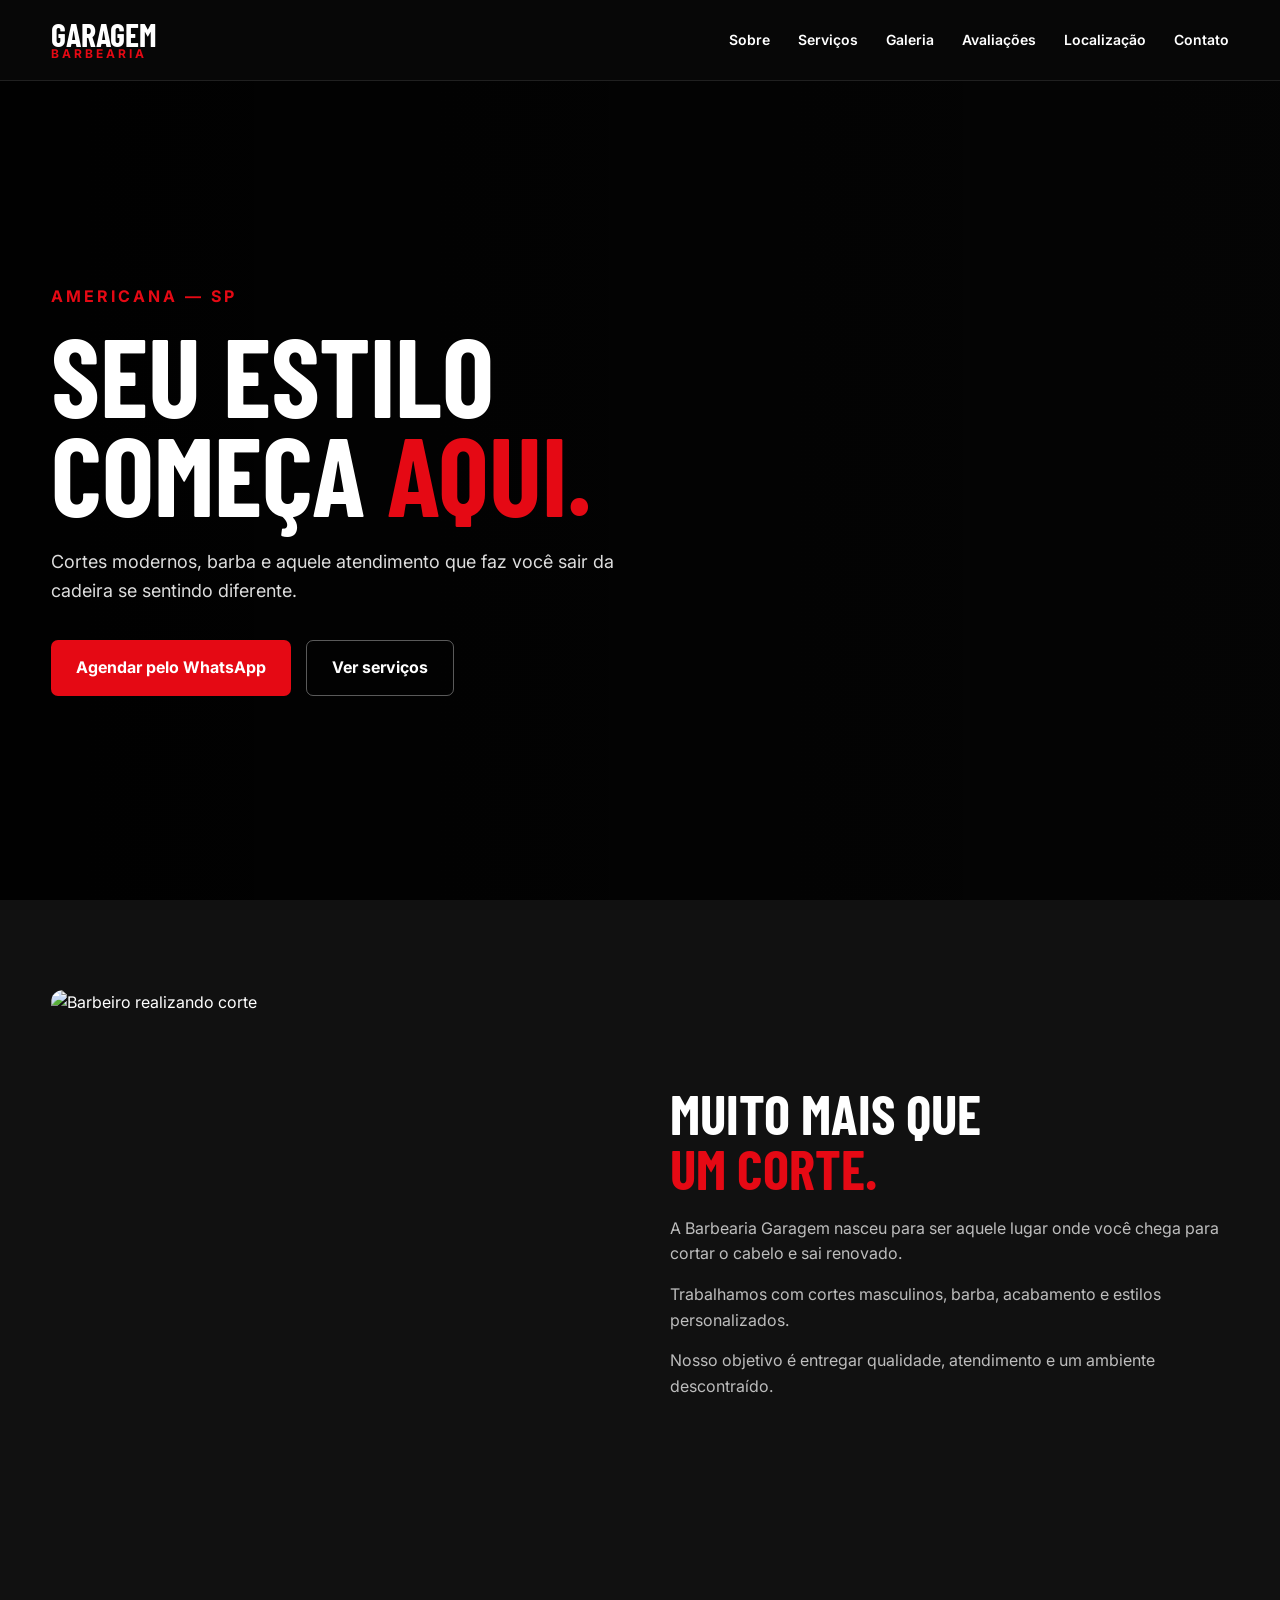
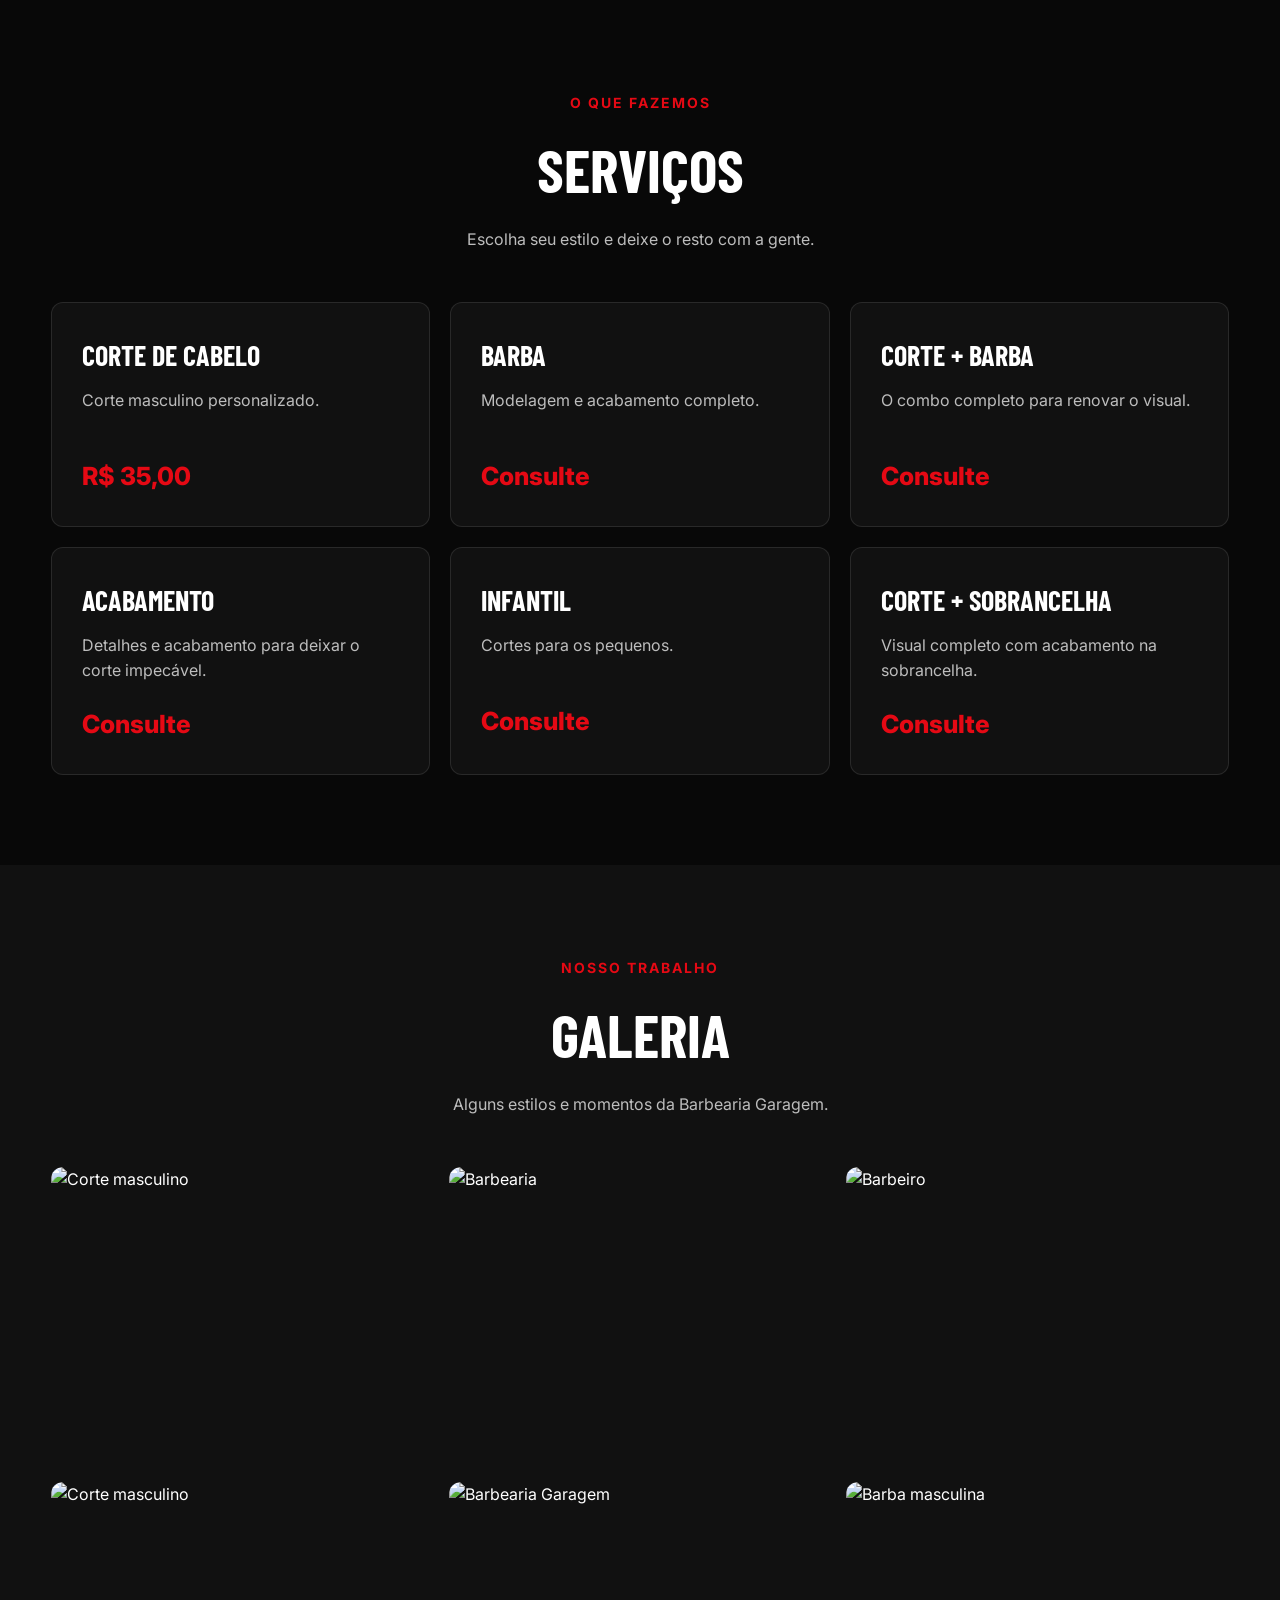
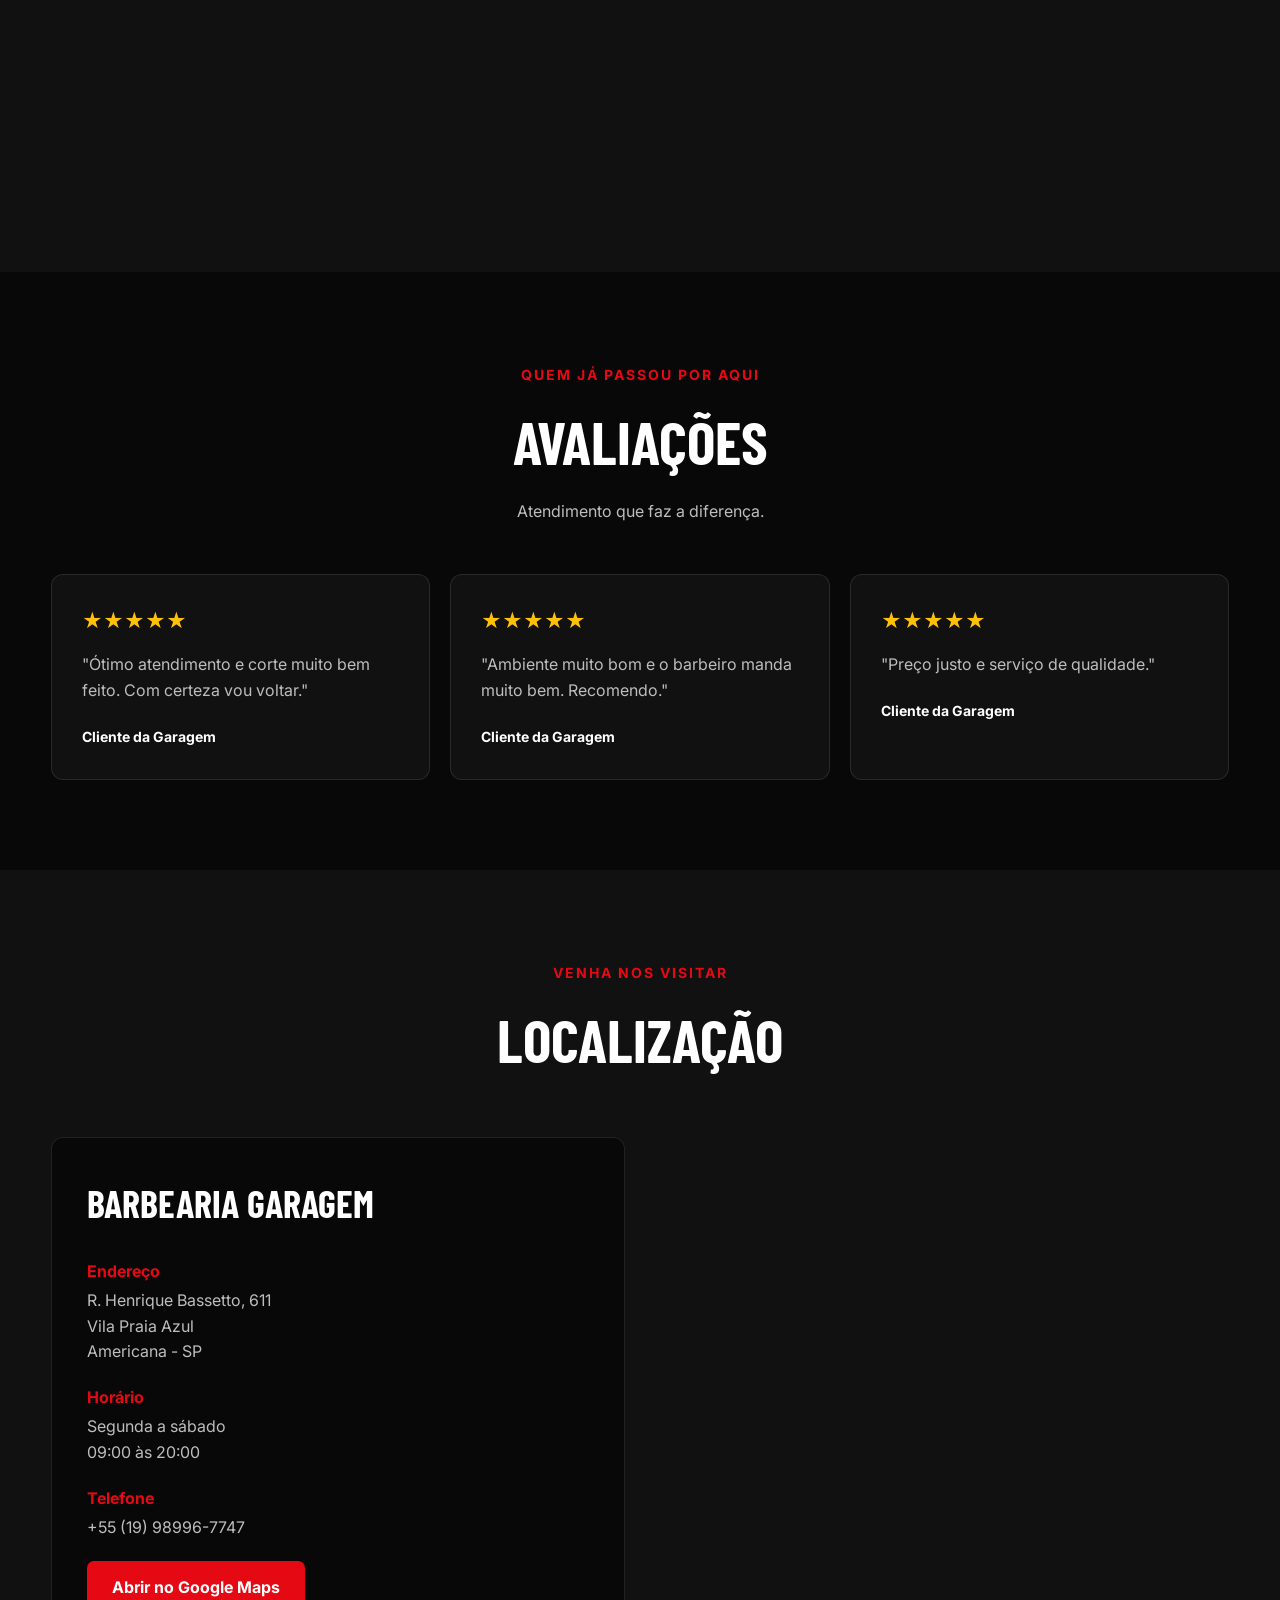
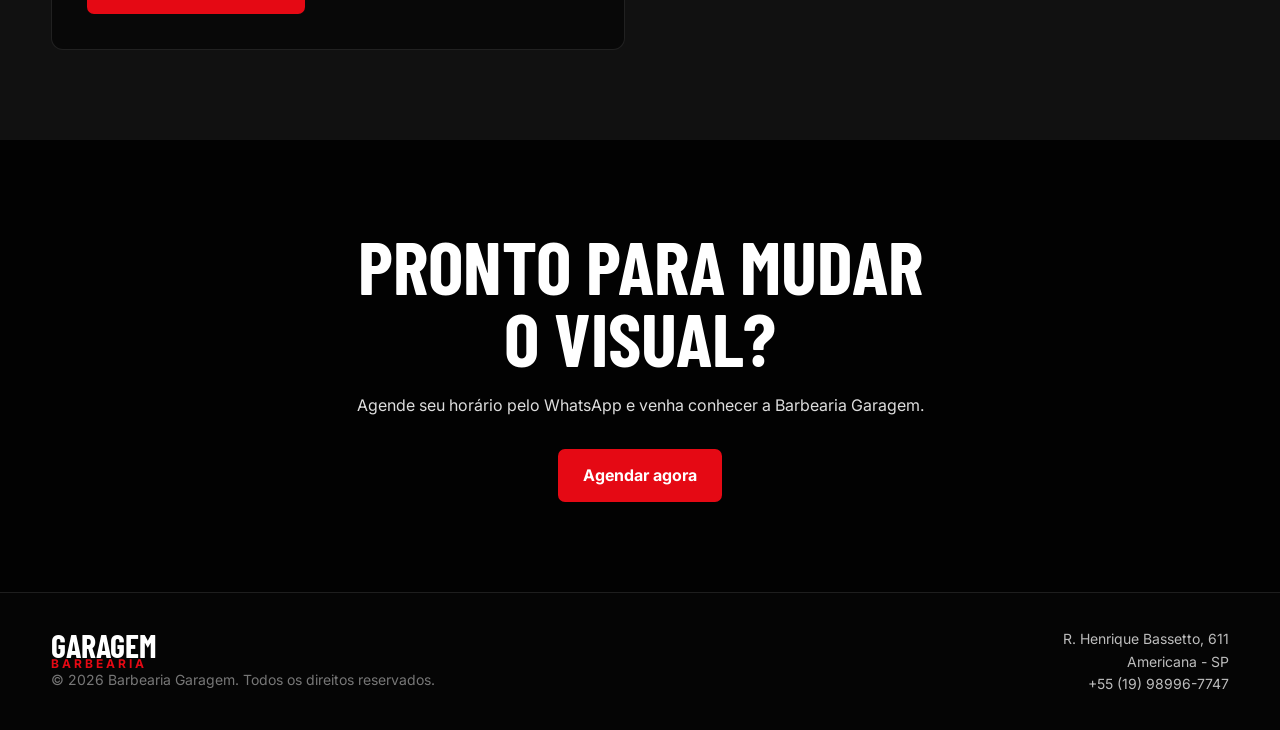
==== commit db5ae5fd: "Correções tecnicas" ====
--- a/index.html
+++ b/index.html
@@ -4,286 +4,579 @@
     <meta charset="UTF-8">
     <meta name="viewport" content="width=device-width, initial-scale=1.0">
 
-    <title>João Felipe | Portfólio</title>
-
-    <meta name="description" content="Portfólio de João Felipe — projetos, habilidades e currículo.">
+    <title>Barbearia Garagem | Seu estilo começa aqui</title>
+
+    <meta name="description"
+        content="Barbearia Garagem em Americana - SP. Cortes, barba e cuidados masculinos.">
+
+    <link rel="preconnect" href="https://fonts.googleapis.com">
+    <link rel="preconnect" href="https://fonts.gstatic.com" crossorigin>
+
+    <link href="https://fonts.googleapis.com/css2?family=Barlow+Condensed:wght@400;500;600;700;800&family=Inter:wght@400;500;600;700&display=swap"
+        rel="stylesheet">
 
     <style>
+        :root {
+            --black: #080808;
+            --black-soft: #111111;
+            --gray-dark: #1a1a1a;
+            --gray: #777;
+            --gray-light: #bdbdbd;
+            --white: #fff;
+            --red: #e50914;
+            --red-dark: #b20710;
+            --border: rgba(255,255,255,.1);
+            --container: 1180px;
+            --radius: 12px;
+            --transition: .3s ease;
+        }
+
         * {
             margin: 0;
             padding: 0;
             box-sizing: border-box;
+        }
+
+        html {
             scroll-behavior: smooth;
         }
 
         body {
-            font-family: Arial, Helvetica, sans-serif;
-            background: #0f172a;
-            color: #f8fafc;
+            background: var(--black);
+            color: var(--white);
+            font-family: "Inter", sans-serif;
             line-height: 1.6;
         }
 
+        img {
+            width: 100%;
+            display: block;
+            object-fit: cover;
+        }
+
         a {
+            color: inherit;
             text-decoration: none;
-            color: inherit;
-        }
+        }
+
+        .container {
+            width: min(92%, var(--container));
+            margin: auto;
+        }
+
+        section {
+            padding: 90px 0;
+        }
+
+        .section-title {
+            text-align: center;
+            margin-bottom: 50px;
+        }
+
+        .section-title span {
+            color: var(--red);
+            font-size: 14px;
+            font-weight: 700;
+            text-transform: uppercase;
+            letter-spacing: 2px;
+        }
+
+        .section-title h2 {
+            font-family: "Barlow Condensed", sans-serif;
+            font-size: clamp(40px, 5vw, 60px);
+            text-transform: uppercase;
+            margin-top: 5px;
+        }
+
+        .section-title p {
+            color: var(--gray-light);
+            max-width: 650px;
+            margin: 10px auto 0;
+        }
+
+        /* HEADER */
 
         header {
             position: fixed;
+            width: 100%;
             top: 0;
             left: 0;
+            z-index: 1000;
+            background: rgba(8,8,8,.94);
+            border-bottom: 1px solid var(--border);
+            backdrop-filter: blur(10px);
+        }
+
+        nav {
+            height: 80px;
+            display: flex;
+            align-items: center;
+            justify-content: space-between;
+        }
+
+        .logo {
+            display: flex;
+            flex-direction: column;
+            line-height: .85;
+        }
+
+        .logo strong {
+            font-family: "Barlow Condensed", sans-serif;
+            font-size: 32px;
+            text-transform: uppercase;
+        }
+
+        .logo span {
+            color: var(--red);
+            font-size: 12px;
+            font-weight: 700;
+            letter-spacing: 3px;
+            text-transform: uppercase;
+        }
+
+        .nav-links {
+            display: flex;
+            gap: 28px;
+            list-style: none;
+        }
+
+        .nav-links a {
+            font-size: 14px;
+            font-weight: 600;
+            transition: var(--transition);
+        }
+
+        .nav-links a:hover {
+            color: var(--red);
+        }
+
+        .menu-btn {
+            display: none;
+            background: none;
+            border: 0;
+            color: white;
+            font-size: 30px;
+            cursor: pointer;
+        }
+
+        /* HERO */
+
+        .hero {
+            min-height: 100vh;
+            display: flex;
+            align-items: center;
+            position: relative;
+            background:
+                linear-gradient(90deg, rgba(0,0,0,.9), rgba(0,0,0,.45)),
+                url("https://images.unsplash.com/photo-1503951914875-452162b0f3f1?auto=format&fit=crop&w=1800&q=85")
+                center/cover;
+        }
+
+        .hero-content {
+            max-width: 720px;
+            padding-top: 80px;
+        }
+
+        .hero-content span {
+            color: var(--red);
+            font-weight: 700;
+            text-transform: uppercase;
+            letter-spacing: 3px;
+        }
+
+        .hero h1 {
+            font-family: "Barlow Condensed", sans-serif;
+            font-size: clamp(60px, 9vw, 110px);
+            line-height: .9;
+            text-transform: uppercase;
+            margin: 15px 0 25px;
+        }
+
+        .hero h1 strong {
+            color: var(--red);
+        }
+
+        .hero p {
+            color: #ddd;
+            font-size: 18px;
+            max-width: 600px;
+        }
+
+        .hero-buttons {
+            display: flex;
+            gap: 15px;
+            margin-top: 35px;
+            flex-wrap: wrap;
+        }
+
+        .btn {
+            display: inline-flex;
+            align-items: center;
+            justify-content: center;
+            padding: 14px 25px;
+            border-radius: 7px;
+            font-weight: 700;
+            transition: var(--transition);
+        }
+
+        .btn-primary {
+            background: var(--red);
+        }
+
+        .btn-primary:hover {
+            background: var(--red-dark);
+            transform: translateY(-2px);
+        }
+
+        .btn-outline {
+            border: 1px solid rgba(255,255,255,.35);
+        }
+
+        .btn-outline:hover {
+            border-color: var(--red);
+            color: var(--red);
+        }
+
+        /* SOBRE */
+
+        .about {
+            background: var(--black-soft);
+        }
+
+        .about-grid {
+            display: grid;
+            grid-template-columns: 1fr 1fr;
+            gap: 60px;
+            align-items: center;
+        }
+
+        .about-image {
+            height: 520px;
+            border-radius: var(--radius);
+            overflow: hidden;
+        }
+
+        .about-image img {
+            height: 100%;
+        }
+
+        .about-content h2 {
+            font-family: "Barlow Condensed", sans-serif;
+            text-transform: uppercase;
+            font-size: 55px;
+            line-height: 1;
+            margin-bottom: 20px;
+        }
+
+        .about-content h2 span {
+            color: var(--red);
+        }
+
+        .about-content p {
+            color: var(--gray-light);
+            margin-bottom: 15px;
+        }
+
+        /* SERVIÇOS */
+
+        .services-grid {
+            display: grid;
+            grid-template-columns: repeat(3, 1fr);
+            gap: 20px;
+        }
+
+        .service-card {
+            background: var(--black-soft);
+            border: 1px solid var(--border);
+            padding: 30px;
+            border-radius: var(--radius);
+            transition: var(--transition);
+        }
+
+        .service-card:hover {
+            border-color: var(--red);
+            transform: translateY(-5px);
+        }
+
+        .service-card h3 {
+            font-family: "Barlow Condensed", sans-serif;
+            font-size: 28px;
+            text-transform: uppercase;
+        }
+
+        .service-card p {
+            color: var(--gray-light);
+            margin: 10px 0 20px;
+            min-height: 48px;
+        }
+
+        .price {
+            color: var(--red);
+            font-size: 25px;
+            font-weight: 800;
+        }
+
+        /* GALERIA */
+
+        .gallery {
+            background: var(--black-soft);
+        }
+
+        .gallery-grid {
+            display: grid;
+            grid-template-columns: repeat(3, 1fr);
+            gap: 15px;
+        }
+
+        .gallery-item {
+            height: 300px;
+            border-radius: var(--radius);
+            overflow: hidden;
+            cursor: pointer;
+        }
+
+        .gallery-item img {
+            height: 100%;
+            transition: .4s ease;
+        }
+
+        .gallery-item:hover img {
+            transform: scale(1.07);
+        }
+
+        /* AVALIAÇÕES */
+
+        .reviews-grid {
+            display: grid;
+            grid-template-columns: repeat(3, 1fr);
+            gap: 20px;
+        }
+
+        .review {
+            background: var(--black-soft);
+            border: 1px solid var(--border);
+            border-radius: var(--radius);
+            padding: 30px;
+        }
+
+        .stars {
+            color: #ffc107;
+            font-size: 20px;
+            margin-bottom: 15px;
+        }
+
+        .review p {
+            color: var(--gray-light);
+            margin-bottom: 20px;
+        }
+
+        .review strong {
+            font-size: 14px;
+        }
+
+        /* LOCALIZAÇÃO */
+
+        .location {
+            background: var(--black-soft);
+        }
+
+        .location-grid {
+            display: grid;
+            grid-template-columns: 1fr 1fr;
+            gap: 30px;
+        }
+
+        .location-info {
+            background: var(--black);
+            padding: 35px;
+            border-radius: var(--radius);
+            border: 1px solid var(--border);
+        }
+
+        .location-info h3 {
+            font-family: "Barlow Condensed", sans-serif;
+            font-size: 38px;
+            text-transform: uppercase;
+            margin-bottom: 25px;
+        }
+
+        .info-item {
+            margin-bottom: 20px;
+        }
+
+        .info-item strong {
+            display: block;
+            color: var(--red);
+            margin-bottom: 4px;
+        }
+
+        .info-item p {
+            color: var(--gray-light);
+        }
+
+        .map {
+            min-height: 420px;
+            border-radius: var(--radius);
+            overflow: hidden;
+        }
+
+        .map iframe {
             width: 100%;
-            z-index: 1000;
-            background: rgba(15, 23, 42, 0.95);
-            border-bottom: 1px solid #1e293b;
-        }
-
-        nav {
-            max-width: 1100px;
-            margin: auto;
-            padding: 18px 20px;
+            height: 100%;
+            min-height: 420px;
+            border: 0;
+        }
+
+        /* CTA */
+
+        .cta {
+            text-align: center;
+            background:
+                linear-gradient(rgba(0,0,0,.78), rgba(0,0,0,.78)),
+                url("https://images.unsplash.com/photo-1622286342621-4bd786c2447c?auto=format&fit=crop&w=1800&q=85")
+                center/cover;
+        }
+
+        .cta h2 {
+            font-family: "Barlow Condensed", sans-serif;
+            font-size: clamp(45px, 6vw, 75px);
+            text-transform: uppercase;
+            line-height: .95;
+        }
+
+        .cta p {
+            color: #ddd;
+            margin: 20px auto 30px;
+            max-width: 600px;
+        }
+
+        /* FOOTER */
+
+        footer {
+            background: #050505;
+            border-top: 1px solid var(--border);
+            padding: 35px 0;
+        }
+
+        .footer-content {
             display: flex;
             justify-content: space-between;
             align-items: center;
-        }
-
-        .logo {
-            font-size: 22px;
-            font-weight: bold;
-        }
-
-        .logo span {
-            color: #38bdf8;
-        }
-
-        nav ul {
-            list-style: none;
+            gap: 20px;
+        }
+
+        .footer-content p {
+            color: var(--gray);
+            font-size: 14px;
+        }
+
+        .footer-contact {
+            text-align: right;
+            font-size: 14px;
+            color: var(--gray-light);
+        }
+
+        /* MODAL */
+
+        .modal {
+            display: none;
+            position: fixed;
+            inset: 0;
+            background: rgba(0,0,0,.9);
+            z-index: 2000;
+            align-items: center;
+            justify-content: center;
+            padding: 20px;
+        }
+
+        .modal.active {
             display: flex;
-            gap: 25px;
-        }
-
-        nav ul a {
-            color: #cbd5e1;
-            transition: 0.3s;
-        }
-
-        nav ul a:hover {
-            color: #38bdf8;
-        }
-
-        section {
-            max-width: 1100px;
-            margin: auto;
-            padding: 100px 20px;
-        }
-
-        .hero {
-            min-height: 100vh;
-            display: flex;
-            flex-direction: column;
-            justify-content: center;
-            align-items: flex-start;
-            padding-top: 120px;
-        }
-
-        .hero p:first-child {
-            color: #38bdf8;
-            font-weight: bold;
-            font-size: 18px;
-        }
-
-        .hero h1 {
-            font-size: clamp(42px, 8vw, 76px);
-            line-height: 1.05;
-            margin: 15px 0;
-        }
-
-        .hero h1 span {
-            color: #38bdf8;
-        }
-
-        .hero h2 {
-            color: #94a3b8;
-            font-size: clamp(22px, 4vw, 34px);
-            font-weight: normal;
-            margin-bottom: 20px;
-        }
-
-        .hero-description {
-            max-width: 700px;
-            color: #cbd5e1;
-            font-size: 18px;
-            margin-bottom: 30px;
-        }
-
-        .buttons {
-            display: flex;
-            gap: 15px;
-            flex-wrap: wrap;
-        }
-
-        .button {
-            display: inline-block;
-            padding: 13px 22px;
-            border-radius: 8px;
-            background: #38bdf8;
-            color: #020617;
-            font-weight: bold;
-            transition: 0.3s;
-        }
-
-        .button:hover {
-            transform: translateY(-3px);
-        }
-
-        .button.secondary {
-            background: transparent;
-            border: 1px solid #38bdf8;
-            color: #38bdf8;
-        }
-
-        .section-title {
-            font-size: 36px;
-            margin-bottom: 15px;
-        }
-
-        .section-title span {
-            color: #38bdf8;
-        }
-
-        .section-text {
-            color: #cbd5e1;
-            max-width: 800px;
-            margin-bottom: 35px;
-        }
-
-        .about {
-            border-top: 1px solid #1e293b;
-        }
-
-        .skills {
-            display: grid;
-            grid-template-columns: repeat(auto-fit, minmax(180px, 1fr));
-            gap: 15px;
-        }
-
-        .skill {
-            padding: 20px;
-            background: #1e293b;
-            border: 1px solid #334155;
-            border-radius: 10px;
-            text-align: center;
-            font-weight: bold;
-            transition: 0.3s;
-        }
-
-        .skill:hover {
-            transform: translateY(-4px);
-            border-color: #38bdf8;
-        }
-
-        .projects {
-            display: grid;
-            grid-template-columns: repeat(auto-fit, minmax(280px, 1fr));
-            gap: 25px;
-        }
-
-        .project {
-            background: #1e293b;
-            border: 1px solid #334155;
-            border-radius: 12px;
-            padding: 25px;
-            transition: 0.3s;
-        }
-
-        .project:hover {
-            transform: translateY(-5px);
-            border-color: #38bdf8;
-        }
-
-        .project h3 {
-            font-size: 23px;
-            margin-bottom: 12px;
-        }
-
-        .project p {
-            color: #cbd5e1;
-            margin-bottom: 20px;
-        }
-
-        .project-links {
-            display: flex;
-            gap: 10px;
-            flex-wrap: wrap;
-        }
-
-        .project-link {
-            padding: 9px 14px;
-            border-radius: 6px;
-            background: #38bdf8;
-            color: #020617;
-            font-weight: bold;
-            font-size: 14px;
-        }
-
-        .project-link.github {
-            background: transparent;
-            color: #38bdf8;
-            border: 1px solid #38bdf8;
-        }
-
-        .contact {
-            text-align: center;
-        }
-
-        .contact p {
-            color: #cbd5e1;
-            margin: 10px 0;
-        }
-
-        .contact-info {
-            margin: 25px auto;
-            display: flex;
-            flex-direction: column;
-            gap: 12px;
-            align-items: center;
-        }
-
-        .contact-info a {
-            color: #38bdf8;
-            font-size: 18px;
-            transition: 0.3s;
-        }
-
-        .contact-info a:hover {
-            text-decoration: underline;
-        }
-
-        footer {
-            border-top: 1px solid #1e293b;
-            text-align: center;
-            padding: 25px 20px;
-            color: #94a3b8;
-        }
-
-        @media (max-width: 700px) {
-            nav {
+        }
+
+        .modal img {
+            max-width: 1000px;
+            max-height: 85vh;
+            object-fit: contain;
+        }
+
+        .modal-close {
+            position: absolute;
+            top: 20px;
+            right: 30px;
+            font-size: 40px;
+            cursor: pointer;
+        }
+
+        /* RESPONSIVO */
+
+        @media (max-width: 900px) {
+
+            .menu-btn {
+                display: block;
+            }
+
+            .nav-links {
+                display: none;
+                position: absolute;
+                top: 80px;
+                left: 0;
+                width: 100%;
+                background: #080808;
                 flex-direction: column;
-                gap: 12px;
-            }
-
-            nav ul {
-                gap: 12px;
-                flex-wrap: wrap;
-                justify-content: center;
-            }
+                padding: 25px;
+                border-bottom: 1px solid var(--border);
+            }
+
+            .nav-links.active {
+                display: flex;
+            }
+
+            .about-grid,
+            .location-grid {
+                grid-template-columns: 1fr;
+            }
+
+            .services-grid,
+            .reviews-grid {
+                grid-template-columns: repeat(2, 1fr);
+            }
+
+            .gallery-grid {
+                grid-template-columns: repeat(2, 1fr);
+            }
+        }
+
+        @media (max-width: 600px) {
 
             section {
-                padding: 80px 20px;
-            }
-
-            .hero {
-                padding-top: 150px;
+                padding: 70px 0;
+            }
+
+            .hero h1 {
+                font-size: 65px;
+            }
+
+            .services-grid,
+            .reviews-grid,
+            .gallery-grid {
+                grid-template-columns: 1fr;
+            }
+
+            .about-image {
+                height: 350px;
+            }
+
+            .gallery-item {
+                height: 280px;
+            }
+
+            .footer-content {
+                flex-direction: column;
+                text-align: center;
+            }
+
+            .footer-contact {
+                text-align: center;
             }
         }
     </style>
@@ -292,186 +585,507 @@
 <body>
 
 <header>
-    <nav>
-        <div class="logo">João <span>Felipe</span></div>
-
-        <ul>
-            <li><a href="#inicio">Início</a></li>
-            <li><a href="#sobre">Sobre</a></li>
-            <li><a href="#habilidades">Habilidades</a></li>
-            <li><a href="#projetos">Projetos</a></li>
-            <li><a href="#contato">Contato</a></li>
-        </ul>
-    </nav>
+    <div class="container">
+        <nav>
+
+            <a href="#" class="logo">
+                <strong>Garagem</strong>
+                <span>Barbearia</span>
+            </a>
+
+            <button class="menu-btn" id="menuBtn">☰</button>
+
+            <ul class="nav-links" id="navLinks">
+                <li><a href="#sobre">Sobre</a></li>
+                <li><a href="#servicos">Serviços</a></li>
+                <li><a href="#galeria">Galeria</a></li>
+                <li><a href="#avaliacoes">Avaliações</a></li>
+                <li><a href="#localizacao">Localização</a></li>
+                <li><a href="#contato">Contato</a></li>
+            </ul>
+
+        </nav>
+    </div>
 </header>
 
 <main>
 
-    <section class="hero" id="inicio">
-
-        <p>Olá, eu sou</p>
-
-        <h1>João <span>Felipe</span></h1>
-
-        <h2>Desenvolvedor em formação</h2>
-
-        <p class="hero-description">
-            Sou estudante e estou desenvolvendo minhas habilidades na área
-            de tecnologia e programação, criando projetos práticos para
-            evoluir profissionalmente e construir minha carreira na área.
-        </p>
-
-        <div class="buttons">
-
-            <a class="button" href="#projetos">
-                Ver meus projetos
+    <!-- HERO -->
+
+    <section class="hero">
+
+        <div class="container">
+
+            <div class="hero-content">
+
+                <span>Americana — SP</span>
+
+                <h1>
+                    Seu estilo<br>
+                    começa <strong>aqui.</strong>
+                </h1>
+
+                <p>
+                    Cortes modernos, barba e aquele atendimento
+                    que faz você sair da cadeira se sentindo diferente.
+                </p>
+
+                <div class="hero-buttons">
+
+                    <a
+                        href="https://wa.me/5519989967747"
+                        target="_blank"
+                        class="btn btn-primary">
+                        Agendar pelo WhatsApp
+                    </a>
+
+                    <a
+                        href="#servicos"
+                        class="btn btn-outline">
+                        Ver serviços
+                    </a>
+
+                </div>
+
+            </div>
+
+        </div>
+
+    </section>
+
+    <!-- SOBRE -->
+
+    <section class="about" id="sobre">
+
+        <div class="container">
+
+            <div class="about-grid">
+
+                <div class="about-image">
+
+                    <img
+                        src="https://images.unsplash.com/photo-1621605815971-fbc98d665033?auto=format&fit=crop&w=1000&q=85"
+                        alt="Barbeiro realizando corte">
+
+                </div>
+
+                <div class="about-content">
+
+                    <h2>
+                        Muito mais que<br>
+                        <span>um corte.</span>
+                    </h2>
+
+                    <p>
+                        A Barbearia Garagem nasceu para ser aquele lugar
+                        onde você chega para cortar o cabelo e sai renovado.
+                    </p>
+
+                    <p>
+                        Trabalhamos com cortes masculinos, barba,
+                        acabamento e estilos personalizados.
+                    </p>
+
+                    <p>
+                        Nosso objetivo é entregar qualidade,
+                        atendimento e um ambiente descontraído.
+                    </p>
+
+                </div>
+
+            </div>
+
+        </div>
+
+    </section>
+
+    <!-- SERVIÇOS -->
+
+    <section id="servicos">
+
+        <div class="container">
+
+            <div class="section-title">
+
+                <span>O que fazemos</span>
+
+                <h2>Serviços</h2>
+
+                <p>
+                    Escolha seu estilo e deixe o resto com a gente.
+                </p>
+
+            </div>
+
+            <div class="services-grid">
+
+                <div class="service-card">
+                    <h3>Corte de cabelo</h3>
+                    <p>Corte masculino personalizado.</p>
+                    <div class="price">R$ 35,00</div>
+                </div>
+
+                <div class="service-card">
+                    <h3>Barba</h3>
+                    <p>Modelagem e acabamento completo.</p>
+                    <div class="price">Consulte</div>
+                </div>
+
+                <div class="service-card">
+                    <h3>Corte + Barba</h3>
+                    <p>O combo completo para renovar o visual.</p>
+                    <div class="price">Consulte</div>
+                </div>
+
+                <div class="service-card">
+                    <h3>Acabamento</h3>
+                    <p>Detalhes e acabamento para deixar o corte impecável.</p>
+                    <div class="price">Consulte</div>
+                </div>
+
+                <div class="service-card">
+                    <h3>Infantil</h3>
+                    <p>Cortes para os pequenos.</p>
+                    <div class="price">Consulte</div>
+                </div>
+
+                <div class="service-card">
+                    <h3>Corte + Sobrancelha</h3>
+                    <p>Visual completo com acabamento na sobrancelha.</p>
+                    <div class="price">Consulte</div>
+                </div>
+
+            </div>
+
+        </div>
+
+    </section>
+
+    <!-- GALERIA -->
+
+    <section class="gallery" id="galeria">
+
+        <div class="container">
+
+            <div class="section-title">
+
+                <span>Nosso trabalho</span>
+
+                <h2>Galeria</h2>
+
+                <p>
+                    Alguns estilos e momentos da Barbearia Garagem.
+                </p>
+
+            </div>
+
+            <div class="gallery-grid">
+
+                <div class="gallery-item">
+                    <img
+                        src="https://images.unsplash.com/photo-1599351431202-1e0f0137899a?auto=format&fit=crop&w=1000&q=85"
+                        alt="Corte masculino">
+                </div>
+
+                <div class="gallery-item">
+                    <img
+                        src="https://images.unsplash.com/photo-1585747860715-2ba37e788b70?auto=format&fit=crop&w=1000&q=85"
+                        alt="Barbearia">
+                </div>
+
+                <div class="gallery-item">
+                    <img
+                        src="https://images.unsplash.com/photo-1622286342621-4bd786c2447c?auto=format&fit=crop&w=1000&q=85"
+                        alt="Barbeiro">
+                </div>
+
+                <div class="gallery-item">
+                    <img
+                        src="https://images.unsplash.com/photo-1517832606299-7ae9b720a186?auto=format&fit=crop&w=1000&q=85"
+                        alt="Corte masculino">
+                </div>
+
+                <div class="gallery-item">
+                    <img
+                        src="https://images.unsplash.com/photo-1503951914875-452162b0f3f1?auto=format&fit=crop&w=1000&q=85"
+                        alt="Barbearia Garagem">
+                </div>
+
+                <div class="gallery-item">
+                    <img
+                        src="https://images.unsplash.com/photo-1621605815971-fbc98d665033?auto=format&fit=crop&w=1000&q=85"
+                        alt="Barba masculina">
+                </div>
+
+            </div>
+
+        </div>
+
+    </section>
+
+    <!-- AVALIAÇÕES -->
+
+    <section id="avaliacoes">
+
+        <div class="container">
+
+            <div class="section-title">
+
+                <span>Quem já passou por aqui</span>
+
+                <h2>Avaliações</h2>
+
+                <p>
+                    Atendimento que faz a diferença.
+                </p>
+
+            </div>
+
+            <div class="reviews-grid">
+
+                <div class="review">
+
+                    <div class="stars">★★★★★</div>
+
+                    <p>
+                        "Ótimo atendimento e corte muito bem feito.
+                        Com certeza vou voltar."
+                    </p>
+
+                    <strong>Cliente da Garagem</strong>
+
+                </div>
+
+                <div class="review">
+
+                    <div class="stars">★★★★★</div>
+
+                    <p>
+                        "Ambiente muito bom e o barbeiro manda muito bem.
+                        Recomendo."
+                    </p>
+
+                    <strong>Cliente da Garagem</strong>
+
+                </div>
+
+                <div class="review">
+
+                    <div class="stars">★★★★★</div>
+
+                    <p>
+                        "Preço justo e serviço de qualidade."
+                    </p>
+
+                    <strong>Cliente da Garagem</strong>
+
+                </div>
+
+            </div>
+
+        </div>
+
+    </section>
+
+    <!-- LOCALIZAÇÃO -->
+
+    <section class="location" id="localizacao">
+
+        <div class="container">
+
+            <div class="section-title">
+
+                <span>Venha nos visitar</span>
+
+                <h2>Localização</h2>
+
+            </div>
+
+            <div class="location-grid">
+
+                <div class="location-info">
+
+                    <h3>Barbearia Garagem</h3>
+
+                    <div class="info-item">
+
+                        <strong>Endereço</strong>
+
+                        <p>
+                            R. Henrique Bassetto, 611<br>
+                            Vila Praia Azul<br>
+                            Americana - SP
+                        </p>
+
+                    </div>
+
+                    <div class="info-item">
+
+                        <strong>Horário</strong>
+
+                        <p>
+                            Segunda a sábado<br>
+                            09:00 às 20:00
+                        </p>
+
+                    </div>
+
+                    <div class="info-item">
+
+                        <strong>Telefone</strong>
+
+                        <p>
+                            +55 (19) 98996-7747
+                        </p>
+
+                    </div>
+
+                    <a
+                        href="https://www.google.com/maps/search/?api=1&query=R.%20Henrique%20Bassetto%2C%20611%2C%20Americana%20-%20SP"
+                        target="_blank"
+                        class="btn btn-primary">
+                        Abrir no Google Maps
+                    </a>
+
+                </div>
+
+                <div class="map">
+
+                    <iframe
+                        src="https://www.google.com/maps?q=R.%20Henrique%20Bassetto%2C%20611%2C%20Americana%20-%20SP&output=embed"
+                        loading="lazy">
+                    </iframe>
+
+                </div>
+
+            </div>
+
+        </div>
+
+    </section>
+
+    <!-- CONTATO -->
+
+    <section class="cta" id="contato">
+
+        <div class="container">
+
+            <h2>
+                Pronto para mudar<br>
+                o visual?
+            </h2>
+
+            <p>
+                Agende seu horário pelo WhatsApp e venha conhecer
+                a Barbearia Garagem.
+            </p>
+
+            <a
+                href="https://wa.me/5519989967747"
+                target="_blank"
+                class="btn btn-primary">
+                Agendar agora
             </a>
 
-            <a
-                class="button secondary"
-                href="Curriculo_Joao_Felipe.pdf"
-                target="_blank">
-                Ver currículo
-            </a>
-
         </div>
 
     </section>
 
-
-    <section class="about" id="sobre">
-
-        <h2 class="section-title">
-            Sobre <span>mim</span>
-        </h2>
-
-        <p class="section-text">
-            Meu nome é João Felipe. Estou construindo minha trajetória
-            profissional na área de tecnologia e programação.
-            Tenho interesse em desenvolvimento web e gosto de aprender
-            através da prática, criando projetos e colocando em prática
-            os conhecimentos adquiridos.
-        </p>
-
-        <p class="section-text">
-            Este portfólio reúne alguns dos meus projetos e demonstra
-            minha evolução no desenvolvimento de aplicações e páginas web.
-        </p>
-
-    </section>
-
-
-    <section id="habilidades">
-
-        <h2 class="section-title">
-            Minhas <span>habilidades</span>
-        </h2>
-
-        <p class="section-text">
-            Tecnologias e conhecimentos que estou estudando e praticando.
-        </p>
-
-        <div class="skills">
-
-            <div class="skill">HTML5</div>
-            <div class="skill">CSS3</div>
-            <div class="skill">JavaScript</div>
-            <div class="skill">Git</div>
-            <div class="skill">GitHub</div>
-            <div class="skill">VS Code</div>
-            <div class="skill">Desenvolvimento Web</div>
+</main>
+
+<!-- FOOTER -->
+
+<footer>
+
+    <div class="container">
+
+        <div class="footer-content">
+
+            <div>
+
+                <div class="logo">
+
+                    <strong>Garagem</strong>
+
+                    <span>Barbearia</span>
+
+                </div>
+
+                <p>
+                    © 2026 Barbearia Garagem. Todos os direitos reservados.
+                </p>
+
+            </div>
+
+            <div class="footer-contact">
+
+                R. Henrique Bassetto, 611<br>
+                Americana - SP<br>
+                +55 (19) 98996-7747
+
+            </div>
 
         </div>
 
-    </section>
-
-
-    <section id="projetos">
-
-        <h2 class="section-title">
-            Meus <span>projetos</span>
-        </h2>
-
-        <p class="section-text">
-            Confira alguns dos projetos que estou desenvolvendo durante
-            minha jornada de aprendizado.
-        </p>
-
-        <div class="projects">
-
-            <article class="project">
-
-                <h3>Barbearia Garagem</h3>
-
-                <p>
-                    Projeto de desenvolvimento de um site para uma
-                    barbearia, criado para praticar estrutura HTML,
-                    estilização CSS e desenvolvimento de páginas web.
-                </p>
-
-                <div class="project-links">
-
-                    <a
-                        class="project-link"
-                        href="../index.html"
-                        target="_blank">
-                        Ver projeto
-                    </a>
-
-                    <a
-                        class="project-link github"
-                        href="https://github.com/JoaoFelipe74/programa-ao"
-                        target="_blank">
-                        GitHub
-                    </a>
-
-                </div>
-
-            </article>
-
-        </div>
-
-    </section>
-
-
-    <section class="contact" id="contato">
-
-        <h2 class="section-title">
-            Entre em <span>contato</span>
-        </h2>
-
-        <p>
-            Estou aberto a oportunidades e novos projetos.
-        </p>
-
-        <div class="contact-info">
-
-            <a href="mailto:Joaofelipedearaujoicloud@gmail.com">
-                📧 Joaofelipedearauicloud@gmail.com
-            </a>
-
-            <a
-                href="https://wa.me/5519993733611"
-                target="_blank">
-                📱 (19) 99373-3611
-            </a>
-
-            <a
-                href="https://www.linkedin.com/in/joao-felipe-1b92972bb"
-                target="_blank">
-                💼 LinkedIn
-            </a>
-
-        </div>
-
-    </section>
-
-</main>
-
-
-<footer>
-    <p>© 2026 João Felipe. Todos os direitos reservados.</p>
+    </div>
+
 </footer>
+
+<!-- MODAL -->
+
+<div class="modal" id="modal">
+
+    <span class="modal-close" id="modalClose">&times;</span>
+
+    <img id="modalImage" src="" alt="Imagem ampliada">
+
+</div>
+
+<script>
+
+    const menuBtn = document.getElementById("menuBtn");
+    const navLinks = document.getElementById("navLinks");
+
+    menuBtn.addEventListener("click", () => {
+        navLinks.classList.toggle("active");
+    });
+
+    document.querySelectorAll(".nav-links a").forEach(link => {
+
+        link.addEventListener("click", () => {
+            navLinks.classList.remove("active");
+        });
+
+    });
+
+    const modal = document.getElementById("modal");
+    const modalImage = document.getElementById("modalImage");
+    const modalClose = document.getElementById("modalClose");
+
+    document.querySelectorAll(".gallery-item img").forEach(img => {
+
+        img.addEventListener("click", () => {
+
+            modalImage.src = img.src;
+            modal.classList.add("active");
+
+        });
+
+    });
+
+    modalClose.addEventListener("click", () => {
+        modal.classList.remove("active");
+    });
+
+    modal.addEventListener("click", event => {
+
+        if (event.target === modal) {
+            modal.classList.remove("active");
+        }
+
+    });
+
+</script>
 
 </body>
 </html>
